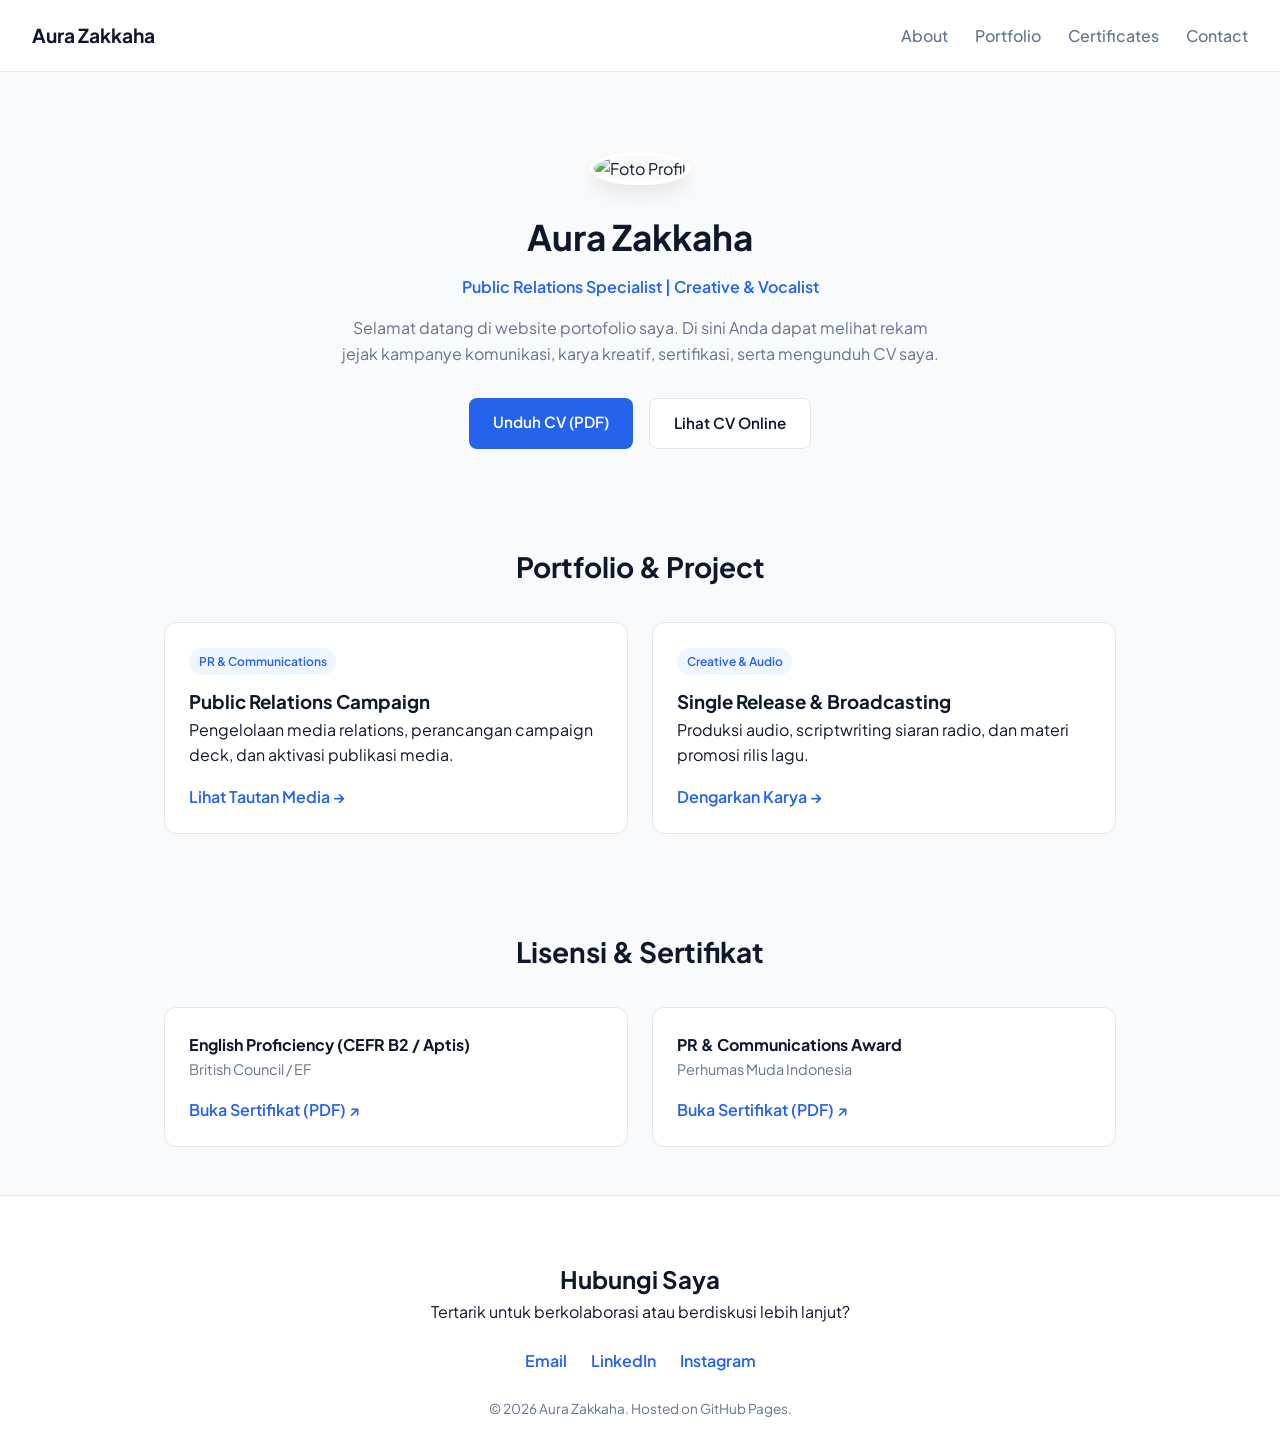
==== index.html @ 193db136 "Add files via upload" ====
<!DOCTYPE html>
<html lang="id">
<head>
  <meta charset="UTF-8" />
  <meta name="viewport" content="width=device-width, initial-scale=1.0" />
  <title>Portfolio & CV</title>
  <link rel="stylesheet" href="style.css" />
  <link href="https://fonts.googleapis.com/css2?family=Plus+Jakarta+Sans:wght@400;500;600;700&display=swap" rel="stylesheet">
</head>
<body>

  <!-- Navigasi -->
  <header class="navbar">
    <div class="logo">Aura Zakkaha</div>
    <nav>
      <a href="#about">About</a>
      <a href="#portfolio">Portfolio</a>
      <a href="#certificates">Certificates</a>
      <a href="#contact">Contact</a>
    </nav>
  </header>

  <!-- Hero / Tentang Saya -->
  <section id="about" class="hero">
    <div class="hero-content">
      <!-- Ganti nama file foto sesuai nama foto kamu di assets/images/ -->
      <img src="assets/images/profile.jpg" alt="Foto Profil" class="avatar" />
      <h1>Aura Zakkaha</h1>
      <p class="subtitle">Public Relations Specialist | Creative & Vocalist</p>
      <p class="bio">
        Selamat datang di website portofolio saya. Di sini Anda dapat melihat rekam jejak kampanye komunikasi, karya kreatif, sertifikasi, serta mengunduh CV saya.
      </p>
      <div class="hero-buttons">
        <!-- Tombol Download & Lihat CV PDF -->
        <a href="assets/docs/cv.pdf" class="btn btn-primary" download>Unduh CV (PDF)</a>
        <a href="assets/docs/cv.pdf" class="btn btn-secondary" target="_blank">Lihat CV Online</a>
      </div>
    </div>
  </section>

  <!-- Bagian Portfolio -->
  <section id="portfolio" class="container">
    <h2 class="section-title">Portfolio & Project</h2>
    <div class="grid">
      
      <!-- Card Project 1 -->
      <article class="card">
        <div class="card-body">
          <span class="badge">PR & Communications</span>
          <h3>Public Relations Campaign</h3>
          <p>Pengelolaan media relations, perancangan campaign deck, dan aktivasi publikasi media.</p>
          <a href="https://instagram.com" target="_blank" class="card-link">Lihat Tautan Media &rarr;</a>
        </div>
      </article>

      <!-- Card Project 2 -->
      <article class="card">
        <div class="card-body">
          <span class="badge">Creative & Audio</span>
          <h3>Single Release & Broadcasting</h3>
          <p>Produksi audio, scriptwriting siaran radio, dan materi promosi rilis lagu.</p>
          <a href="https://spotify.com" target="_blank" class="card-link">Dengarkan Karya &rarr;</a>
        </div>
      </article>

    </div>
  </section>

  <!-- Bagian Sertifikat -->
  <section id="certificates" class="container">
    <h2 class="section-title">Lisensi & Sertifikat</h2>
    <div class="grid">
      
      <!-- Sertifikat 1 -->
      <div class="cert-card">
        <h4>English Proficiency (CEFR B2 / Aptis)</h4>
        <p class="cert-issuer">British Council / EF</p>
        <!-- Link membuka PDF Sertifikat di tab baru -->
        <a href="assets/docs/cert-english.pdf" class="cert-link" target="_blank">
          Buka Sertifikat (PDF) ↗
        </a>
      </div>

      <!-- Sertifikat 2 -->
      <div class="cert-card">
        <h4>PR & Communications Award</h4>
        <p class="cert-issuer">Perhumas Muda Indonesia</p>
        <a href="assets/docs/cert-pr.pdf" class="cert-link" target="_blank">
          Buka Sertifikat (PDF) ↗
        </a>
      </div>

    </div>
  </section>

  <!-- Footer & Kontak -->
  <footer id="contact" class="footer">
    <h2>Hubungi Saya</h2>
    <p>Tertarik untuk berkolaborasi atau berdiskusi lebih lanjut?</p>
    <div class="social-links">
      <a href="mailto:emailmu@example.com">Email</a>
      <a href="https://linkedin.com" target="_blank">LinkedIn</a>
      <a href="https://instagram.com" target="_blank">Instagram</a>
    </div>
    <p class="copyright">&copy; 2026 Aura Zakkaha. Hosted on GitHub Pages.</p>
  </footer>

</body>
</html>
---- style.css ----
:root {
  --primary: #2563eb;
  --primary-hover: #1d4ed8;
  --bg-color: #f8fafc;
  --card-bg: #ffffff;
  --text-main: #0f172a;
  --text-muted: #64748b;
  --border: #e2e8f0;
}

* {
  margin: 0;
  padding: 0;
  box-sizing: border-box;
}

body {
  font-family: 'Plus Jakarta Sans', -apple-system, sans-serif;
  background-color: var(--bg-color);
  color: var(--text-main);
  line-height: 1.6;
}

.navbar {
  display: flex;
  justify-content: space-between;
  align-items: center;
  padding: 1.25rem 2rem;
  background: rgba(255, 255, 255, 0.9);
  backdrop-filter: blur(8px);
  position: sticky;
  top: 0;
  border-bottom: 1px solid var(--border);
}

.logo {
  font-weight: 700;
  font-size: 1.2rem;
}

.navbar nav a {
  text-decoration: none;
  color: var(--text-muted);
  margin-left: 1.5rem;
  font-weight: 500;
}

.navbar nav a:hover {
  color: var(--primary);
}

.hero {
  display: flex;
  justify-content: center;
  text-align: center;
  padding: 5rem 1.5rem 3rem;
}

.hero-content {
  max-width: 600px;
}

.avatar {
  width: 130px;
  height: 130px;
  border-radius: 50%;
  object-fit: cover;
  border: 4px solid #fff;
  box-shadow: 0 10px 20px rgba(0,0,0,0.08);
  margin-bottom: 1.5rem;
}

.hero h1 {
  font-size: 2.2rem;
  margin-bottom: 0.5rem;
}

.subtitle {
  color: var(--primary);
  font-weight: 600;
  margin-bottom: 1rem;
}

.bio {
  color: var(--text-muted);
  margin-bottom: 2rem;
}

.hero-buttons {
  display: flex;
  gap: 1rem;
  justify-content: center;
}

.btn {
  padding: 0.75rem 1.5rem;
  border-radius: 8px;
  text-decoration: none;
  font-weight: 600;
  font-size: 0.95rem;
}

.btn-primary {
  background: var(--primary);
  color: #fff;
}

.btn-secondary {
  background: #fff;
  border: 1px solid var(--border);
  color: var(--text-main);
}

.container {
  max-width: 1000px;
  margin: 0 auto;
  padding: 3rem 1.5rem;
}

.section-title {
  text-align: center;
  margin-bottom: 2rem;
  font-size: 1.75rem;
}

.grid {
  display: grid;
  grid-template-columns: repeat(auto-fit, minmax(280px, 1fr));
  gap: 1.5rem;
}

.card, .cert-card {
  background: var(--card-bg);
  border-radius: 12px;
  border: 1px solid var(--border);
  padding: 1.5rem;
}

.badge {
  display: inline-block;
  padding: 0.25rem 0.6rem;
  background: #eff6ff;
  color: var(--primary);
  border-radius: 999px;
  font-size: 0.75rem;
  font-weight: 600;
  margin-bottom: 0.75rem;
}

.card-link, .cert-link {
  color: var(--primary);
  text-decoration: none;
  font-weight: 600;
  display: inline-block;
  margin-top: 1rem;
}

.cert-issuer {
  color: var(--text-muted);
  font-size: 0.9rem;
}

.footer {
  text-align: center;
  padding: 4rem 1.5rem 2rem;
  background: #fff;
  border-top: 1px solid var(--border);
}

.social-links {
  margin: 1.5rem 0;
  display: flex;
  justify-content: center;
  gap: 1.5rem;
}

.social-links a {
  color: var(--primary);
  text-decoration: none;
  font-weight: 600;
}

.copyright {
  color: var(--text-muted);
  font-size: 0.85rem;
}
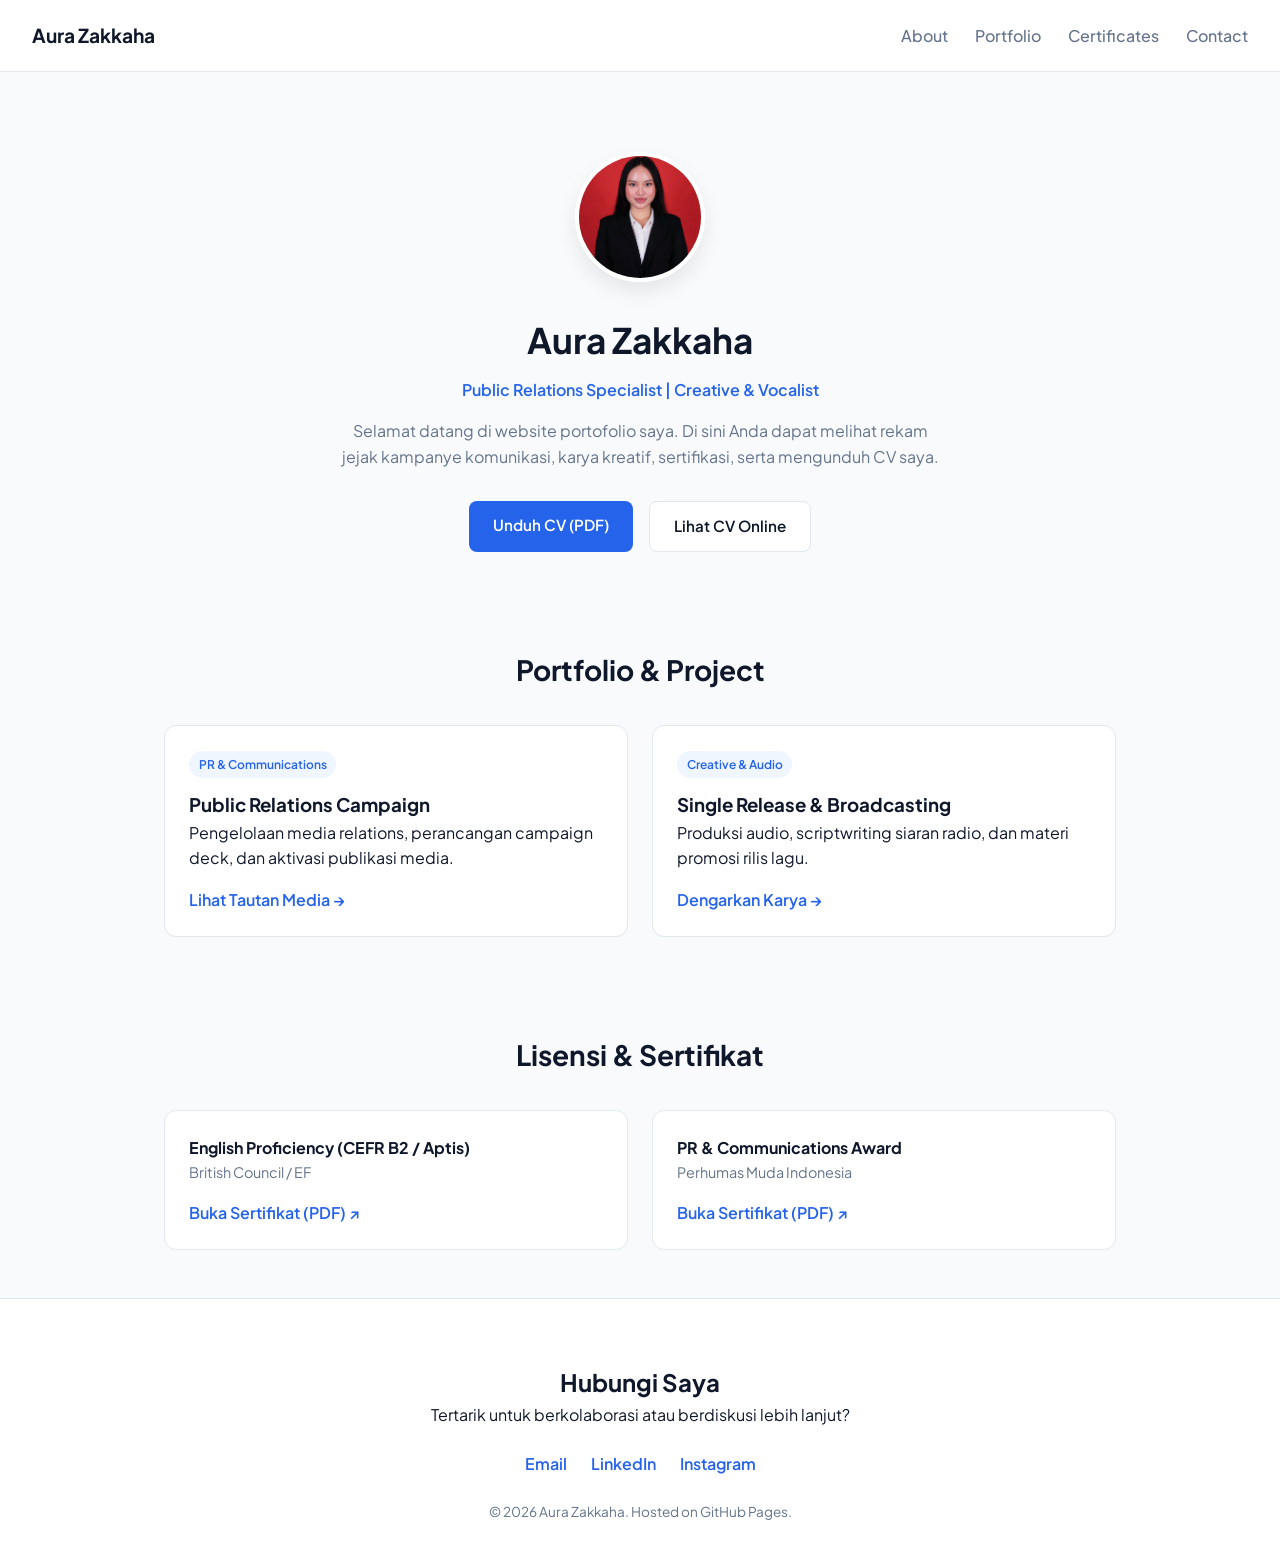
==== commit c697c0f9: "Update index.html" ====
--- a/index.html
+++ b/index.html
@@ -3,7 +3,7 @@
 <head>
   <meta charset="UTF-8" />
   <meta name="viewport" content="width=device-width, initial-scale=1.0" />
-  <title>Portfolio & CV</title>
+  <title>Portfolio & CV | Aura Zakkaha</title>
   <link rel="stylesheet" href="style.css" />
   <link href="https://fonts.googleapis.com/css2?family=Plus+Jakarta+Sans:wght@400;500;600;700&display=swap" rel="stylesheet">
 </head>
@@ -23,17 +23,17 @@
   <!-- Hero / Tentang Saya -->
   <section id="about" class="hero">
     <div class="hero-content">
-      <!-- Ganti nama file foto sesuai nama foto kamu di assets/images/ -->
-      <img src="assets/images/profile.jpg" alt="Foto Profil" class="avatar" />
+      <!-- Path foto langsung ke file di root -->
+      <img src="profile.jpg" alt="Foto Profil Aura Zakkaha" class="avatar" />
       <h1>Aura Zakkaha</h1>
       <p class="subtitle">Public Relations Specialist | Creative & Vocalist</p>
       <p class="bio">
         Selamat datang di website portofolio saya. Di sini Anda dapat melihat rekam jejak kampanye komunikasi, karya kreatif, sertifikasi, serta mengunduh CV saya.
       </p>
       <div class="hero-buttons">
-        <!-- Tombol Download & Lihat CV PDF -->
-        <a href="assets/docs/cv.pdf" class="btn btn-primary" download>Unduh CV (PDF)</a>
-        <a href="assets/docs/cv.pdf" class="btn btn-secondary" target="_blank">Lihat CV Online</a>
+        <!-- Path PDF CV langsung ke file di root -->
+        <a href="cv.pdf" class="btn btn-primary" download="Aura_Zakkaha_CV.pdf">Unduh CV (PDF)</a>
+        <a href="cv.pdf" class="btn btn-secondary" target="_blank" rel="noopener noreferrer">Lihat CV Online</a>
       </div>
     </div>
   </section>
@@ -49,7 +49,7 @@
           <span class="badge">PR & Communications</span>
           <h3>Public Relations Campaign</h3>
           <p>Pengelolaan media relations, perancangan campaign deck, dan aktivasi publikasi media.</p>
-          <a href="https://instagram.com" target="_blank" class="card-link">Lihat Tautan Media &rarr;</a>
+          <a href="https://instagram.com" target="_blank" rel="noopener noreferrer" class="card-link">Lihat Tautan Media &rarr;</a>
         </div>
       </article>
 
@@ -59,7 +59,7 @@
           <span class="badge">Creative & Audio</span>
           <h3>Single Release & Broadcasting</h3>
           <p>Produksi audio, scriptwriting siaran radio, dan materi promosi rilis lagu.</p>
-          <a href="https://spotify.com" target="_blank" class="card-link">Dengarkan Karya &rarr;</a>
+          <a href="https://spotify.com" target="_blank" rel="noopener noreferrer" class="card-link">Dengarkan Karya &rarr;</a>
         </div>
       </article>
 
@@ -75,8 +75,7 @@
       <div class="cert-card">
         <h4>English Proficiency (CEFR B2 / Aptis)</h4>
         <p class="cert-issuer">British Council / EF</p>
-        <!-- Link membuka PDF Sertifikat di tab baru -->
-        <a href="assets/docs/cert-english.pdf" class="cert-link" target="_blank">
+        <a href="cert-english.pdf" class="cert-link" target="_blank" rel="noopener noreferrer">
           Buka Sertifikat (PDF) ↗
         </a>
       </div>
@@ -85,7 +84,7 @@
       <div class="cert-card">
         <h4>PR & Communications Award</h4>
         <p class="cert-issuer">Perhumas Muda Indonesia</p>
-        <a href="assets/docs/cert-pr.pdf" class="cert-link" target="_blank">
+        <a href="cert-pr.pdf" class="cert-link" target="_blank" rel="noopener noreferrer">
           Buka Sertifikat (PDF) ↗
         </a>
       </div>
@@ -99,11 +98,11 @@
     <p>Tertarik untuk berkolaborasi atau berdiskusi lebih lanjut?</p>
     <div class="social-links">
       <a href="mailto:emailmu@example.com">Email</a>
-      <a href="https://linkedin.com" target="_blank">LinkedIn</a>
-      <a href="https://instagram.com" target="_blank">Instagram</a>
+      <a href="https://linkedin.com" target="_blank" rel="noopener noreferrer">LinkedIn</a>
+      <a href="https://instagram.com" target="_blank" rel="noopener noreferrer">Instagram</a>
     </div>
     <p class="copyright">&copy; 2026 Aura Zakkaha. Hosted on GitHub Pages.</p>
   </footer>
 
 </body>
-</html>+</html>
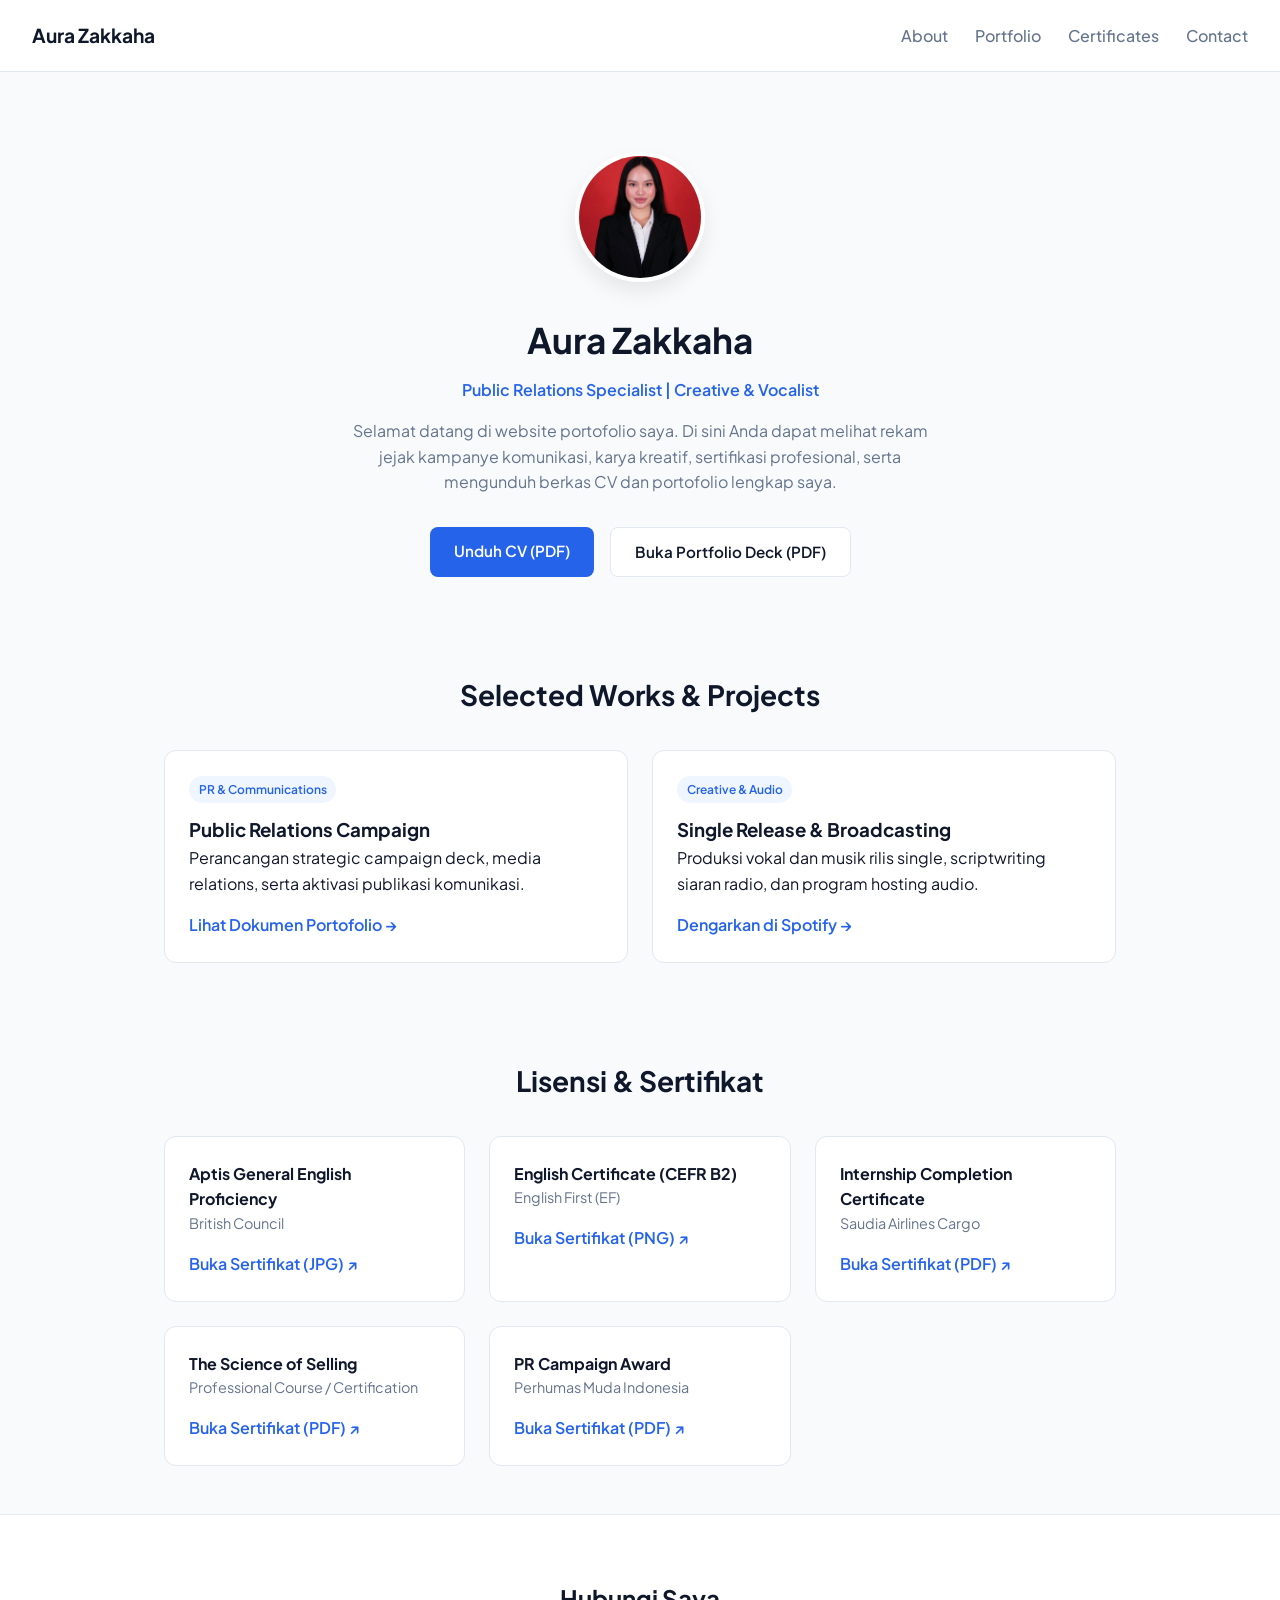
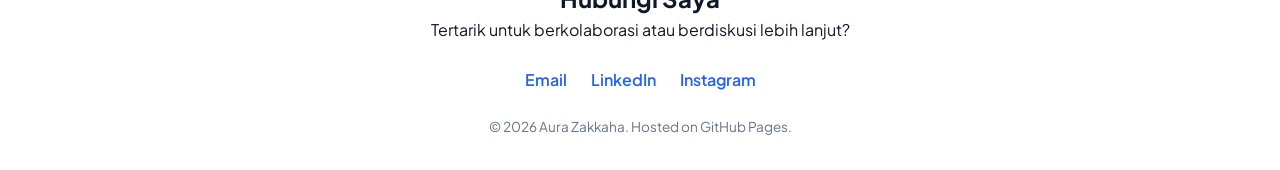
==== commit 2eead439: "Update index.html" ====
--- a/index.html
+++ b/index.html
@@ -23,24 +23,22 @@
   <!-- Hero / Tentang Saya -->
   <section id="about" class="hero">
     <div class="hero-content">
-      <!-- Path foto langsung ke file di root -->
       <img src="profile.jpg" alt="Foto Profil Aura Zakkaha" class="avatar" />
       <h1>Aura Zakkaha</h1>
       <p class="subtitle">Public Relations Specialist | Creative & Vocalist</p>
       <p class="bio">
-        Selamat datang di website portofolio saya. Di sini Anda dapat melihat rekam jejak kampanye komunikasi, karya kreatif, sertifikasi, serta mengunduh CV saya.
+        Selamat datang di website portofolio saya. Di sini Anda dapat melihat rekam jejak kampanye komunikasi, karya kreatif, sertifikasi profesional, serta mengunduh berkas CV dan portofolio lengkap saya.
       </p>
       <div class="hero-buttons">
-        <!-- Path PDF CV langsung ke file di root -->
         <a href="cv.pdf" class="btn btn-primary" download="Aura_Zakkaha_CV.pdf">Unduh CV (PDF)</a>
-        <a href="cv.pdf" class="btn btn-secondary" target="_blank" rel="noopener noreferrer">Lihat CV Online</a>
+        <a href="portfolio-aura.pdf" class="btn btn-secondary" target="_blank" rel="noopener noreferrer">Buka Portfolio Deck (PDF)</a>
       </div>
     </div>
   </section>
 
   <!-- Bagian Portfolio -->
   <section id="portfolio" class="container">
-    <h2 class="section-title">Portfolio & Project</h2>
+    <h2 class="section-title">Selected Works & Projects</h2>
     <div class="grid">
       
       <!-- Card Project 1 -->
@@ -48,8 +46,8 @@
         <div class="card-body">
           <span class="badge">PR & Communications</span>
           <h3>Public Relations Campaign</h3>
-          <p>Pengelolaan media relations, perancangan campaign deck, dan aktivasi publikasi media.</p>
-          <a href="https://instagram.com" target="_blank" rel="noopener noreferrer" class="card-link">Lihat Tautan Media &rarr;</a>
+          <p>Perancangan strategic campaign deck, media relations, serta aktivasi publikasi komunikasi.</p>
+          <a href="portfolio-aura.pdf" target="_blank" rel="noopener noreferrer" class="card-link">Lihat Dokumen Portofolio &rarr;</a>
         </div>
       </article>
 
@@ -58,8 +56,8 @@
         <div class="card-body">
           <span class="badge">Creative & Audio</span>
           <h3>Single Release & Broadcasting</h3>
-          <p>Produksi audio, scriptwriting siaran radio, dan materi promosi rilis lagu.</p>
-          <a href="https://spotify.com" target="_blank" rel="noopener noreferrer" class="card-link">Dengarkan Karya &rarr;</a>
+          <p>Produksi vokal dan musik rilis single, scriptwriting siaran radio, dan program hosting audio.</p>
+          <a href="https://spotify.com" target="_blank" rel="noopener noreferrer" class="card-link">Dengarkan di Spotify &rarr;</a>
         </div>
       </article>
 
@@ -71,18 +69,45 @@
     <h2 class="section-title">Lisensi & Sertifikat</h2>
     <div class="grid">
       
-      <!-- Sertifikat 1 -->
+      <!-- Sertifikat British Council -->
       <div class="cert-card">
-        <h4>English Proficiency (CEFR B2 / Aptis)</h4>
-        <p class="cert-issuer">British Council / EF</p>
-        <a href="cert-english.pdf" class="cert-link" target="_blank" rel="noopener noreferrer">
+        <h4>Aptis General English Proficiency</h4>
+        <p class="cert-issuer">British Council</p>
+        <a href="cert-british-council.jpg" class="cert-link" target="_blank" rel="noopener noreferrer">
+          Buka Sertifikat (JPG) ↗
+        </a>
+      </div>
+
+      <!-- Sertifikat EF -->
+      <div class="cert-card">
+        <h4>English Certificate (CEFR B2)</h4>
+        <p class="cert-issuer">English First (EF)</p>
+        <a href="cert-english-first.png" class="cert-link" target="_blank" rel="noopener noreferrer">
+          Buka Sertifikat (PNG) ↗
+        </a>
+      </div>
+
+      <!-- Sertifikat Magang Saudia Airlines Cargo -->
+      <div class="cert-card">
+        <h4>Internship Completion Certificate</h4>
+        <p class="cert-issuer">Saudia Airlines Cargo</p>
+        <a href="cert-internship.pdf" class="cert-link" target="_blank" rel="noopener noreferrer">
           Buka Sertifikat (PDF) ↗
         </a>
       </div>
 
-      <!-- Sertifikat 2 -->
+      <!-- Sertifikat Sales & Business -->
       <div class="cert-card">
-        <h4>PR & Communications Award</h4>
+        <h4>The Science of Selling</h4>
+        <p class="cert-issuer">Professional Course / Certification</p>
+        <a href="cert-sales.pdf" class="cert-link" target="_blank" rel="noopener noreferrer">
+          Buka Sertifikat (PDF) ↗
+        </a>
+      </div>
+
+      <!-- Sertifikat PR Deck -->
+      <div class="cert-card">
+        <h4>PR Campaign Award</h4>
         <p class="cert-issuer">Perhumas Muda Indonesia</p>
         <a href="cert-pr.pdf" class="cert-link" target="_blank" rel="noopener noreferrer">
           Buka Sertifikat (PDF) ↗
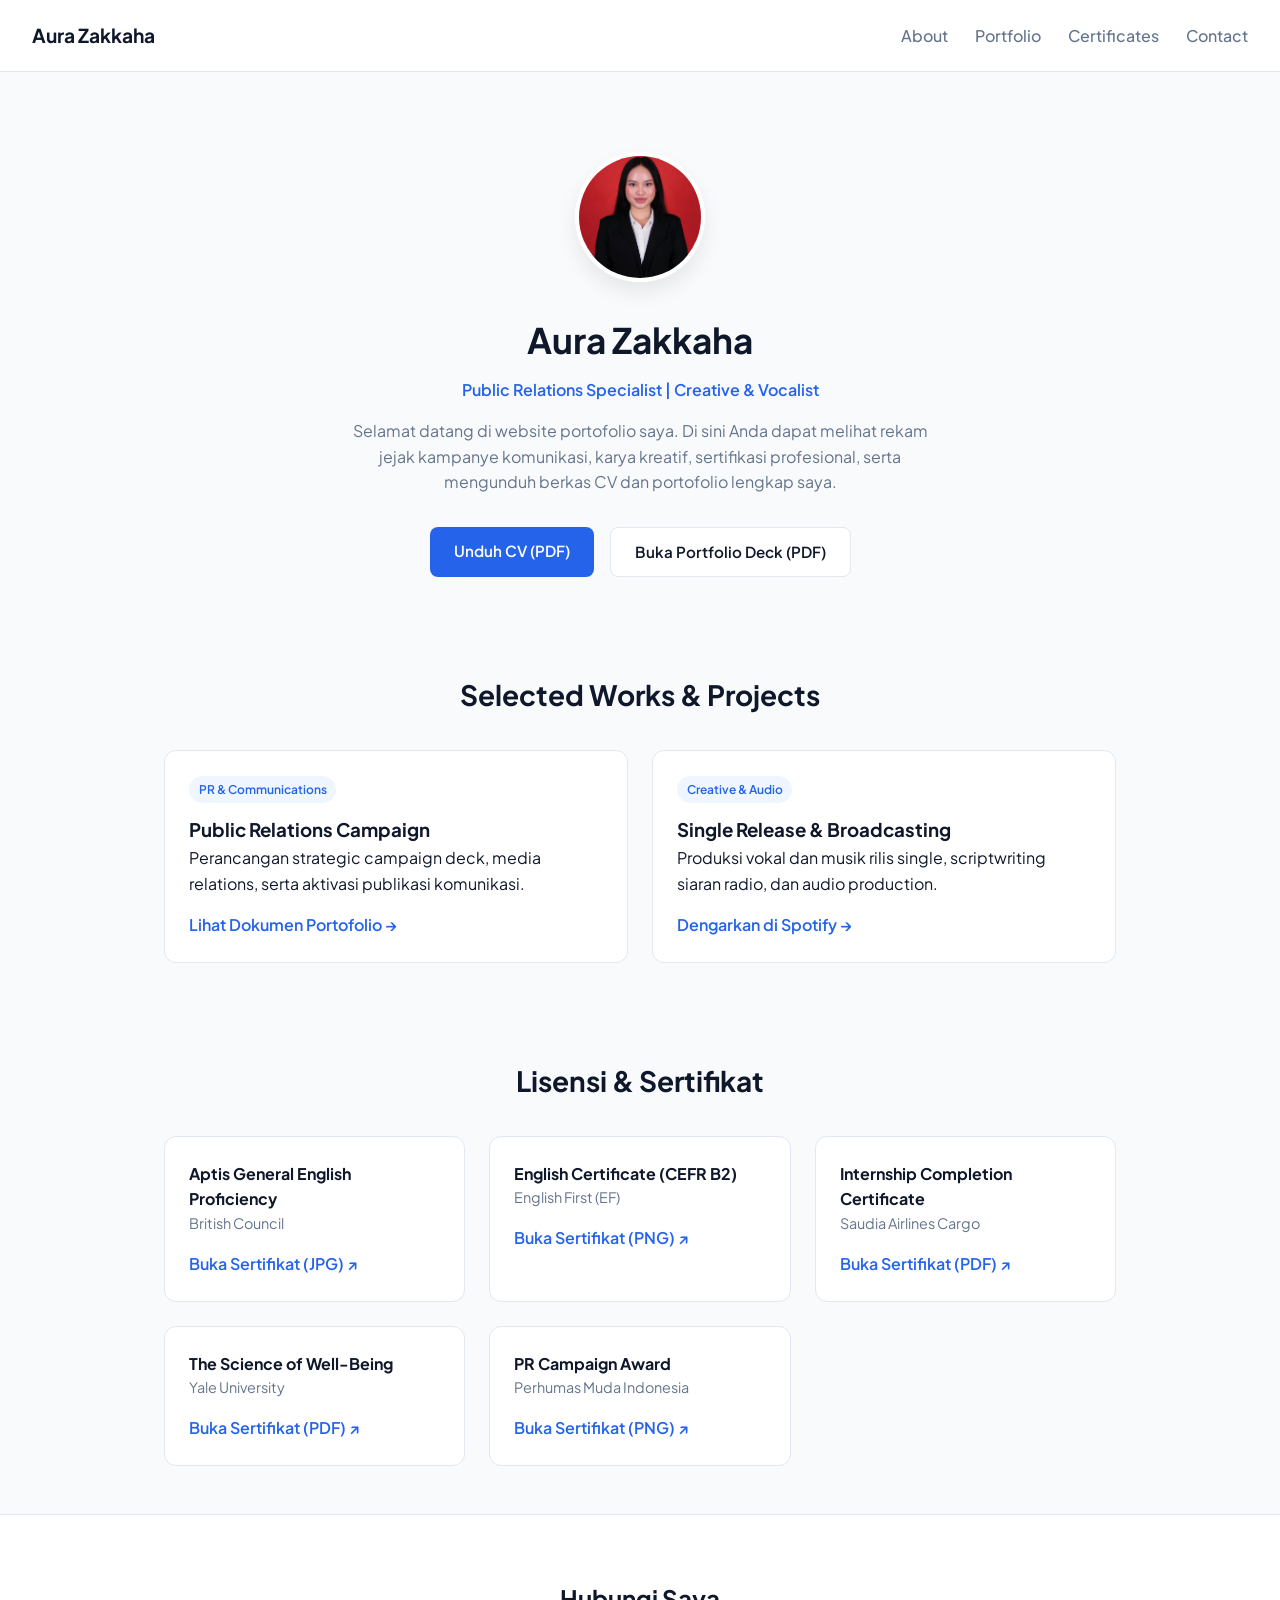
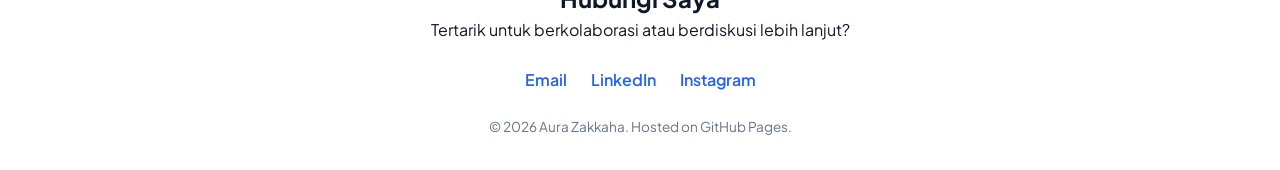
==== commit 72d3cfb0: "Update index.html" ====
--- a/index.html
+++ b/index.html
@@ -20,7 +20,7 @@
     </nav>
   </header>
 
-  <!-- Hero / Tentang Saya -->
+  <!-- Hero / Profil -->
   <section id="about" class="hero">
     <div class="hero-content">
       <img src="profile.jpg" alt="Foto Profil Aura Zakkaha" class="avatar" />
@@ -31,7 +31,7 @@
       </p>
       <div class="hero-buttons">
         <a href="cv.pdf" class="btn btn-primary" download="Aura_Zakkaha_CV.pdf">Unduh CV (PDF)</a>
-        <a href="portfolio-aura.pdf" class="btn btn-secondary" target="_blank" rel="noopener noreferrer">Buka Portfolio Deck (PDF)</a>
+        <a href="portofolio-aura-zakkaha.pdf" class="btn btn-secondary" target="_blank" rel="noopener noreferrer">Buka Portfolio Deck (PDF)</a>
       </div>
     </div>
   </section>
@@ -47,7 +47,7 @@
           <span class="badge">PR & Communications</span>
           <h3>Public Relations Campaign</h3>
           <p>Perancangan strategic campaign deck, media relations, serta aktivasi publikasi komunikasi.</p>
-          <a href="portfolio-aura.pdf" target="_blank" rel="noopener noreferrer" class="card-link">Lihat Dokumen Portofolio &rarr;</a>
+          <a href="portofolio-aura-zakkaha.pdf" target="_blank" rel="noopener noreferrer" class="card-link">Lihat Dokumen Portofolio &rarr;</a>
         </div>
       </article>
 
@@ -56,7 +56,7 @@
         <div class="card-body">
           <span class="badge">Creative & Audio</span>
           <h3>Single Release & Broadcasting</h3>
-          <p>Produksi vokal dan musik rilis single, scriptwriting siaran radio, dan program hosting audio.</p>
+          <p>Produksi vokal dan musik rilis single, scriptwriting siaran radio, dan audio production.</p>
           <a href="https://spotify.com" target="_blank" rel="noopener noreferrer" class="card-link">Dengarkan di Spotify &rarr;</a>
         </div>
       </article>
@@ -69,48 +69,48 @@
     <h2 class="section-title">Lisensi & Sertifikat</h2>
     <div class="grid">
       
-      <!-- Sertifikat British Council -->
+      <!-- 1. British Council -->
       <div class="cert-card">
         <h4>Aptis General English Proficiency</h4>
         <p class="cert-issuer">British Council</p>
-        <a href="cert-british-council.jpg" class="cert-link" target="_blank" rel="noopener noreferrer">
+        <a href="certificate-britishcouncil.jpg" class="cert-link" target="_blank" rel="noopener noreferrer">
           Buka Sertifikat (JPG) ↗
         </a>
       </div>
 
-      <!-- Sertifikat EF -->
+      <!-- 2. English First (EF) -->
       <div class="cert-card">
         <h4>English Certificate (CEFR B2)</h4>
         <p class="cert-issuer">English First (EF)</p>
-        <a href="cert-english-first.png" class="cert-link" target="_blank" rel="noopener noreferrer">
+        <a href="certificate-english-first.png" class="cert-link" target="_blank" rel="noopener noreferrer">
           Buka Sertifikat (PNG) ↗
         </a>
       </div>
 
-      <!-- Sertifikat Magang Saudia Airlines Cargo -->
+      <!-- 3. Saudia Airlines Cargo -->
       <div class="cert-card">
         <h4>Internship Completion Certificate</h4>
         <p class="cert-issuer">Saudia Airlines Cargo</p>
-        <a href="cert-internship.pdf" class="cert-link" target="_blank" rel="noopener noreferrer">
+        <a href="certificate-internship.pdf" class="cert-link" target="_blank" rel="noopener noreferrer">
           Buka Sertifikat (PDF) ↗
         </a>
       </div>
 
-      <!-- Sertifikat Sales & Business -->
+      <!-- 4. Yale University -->
       <div class="cert-card">
-        <h4>The Science of Selling</h4>
-        <p class="cert-issuer">Professional Course / Certification</p>
-        <a href="cert-sales.pdf" class="cert-link" target="_blank" rel="noopener noreferrer">
+        <h4>The Science of Well-Being</h4>
+        <p class="cert-issuer">Yale University</p>
+        <a href="certificate-yale-well-being.pdf" class="cert-link" target="_blank" rel="noopener noreferrer">
           Buka Sertifikat (PDF) ↗
         </a>
       </div>
 
-      <!-- Sertifikat PR Deck -->
+      <!-- 5. PR Award -->
       <div class="cert-card">
         <h4>PR Campaign Award</h4>
         <p class="cert-issuer">Perhumas Muda Indonesia</p>
-        <a href="cert-pr.pdf" class="cert-link" target="_blank" rel="noopener noreferrer">
-          Buka Sertifikat (PDF) ↗
+        <a href="certificate-pr.png" class="cert-link" target="_blank" rel="noopener noreferrer">
+          Buka Sertifikat (PNG) ↗
         </a>
       </div>
 
@@ -122,7 +122,8 @@
     <h2>Hubungi Saya</h2>
     <p>Tertarik untuk berkolaborasi atau berdiskusi lebih lanjut?</p>
     <div class="social-links">
-      <a href="mailto:emailmu@example.com">Email</a>
+      <!-- Ganti alamat email ini dengan email aslimu -->
+      <a href="mailto:emailaslimu@gmail.com">Email</a>
       <a href="https://linkedin.com" target="_blank" rel="noopener noreferrer">LinkedIn</a>
       <a href="https://instagram.com" target="_blank" rel="noopener noreferrer">Instagram</a>
     </div>
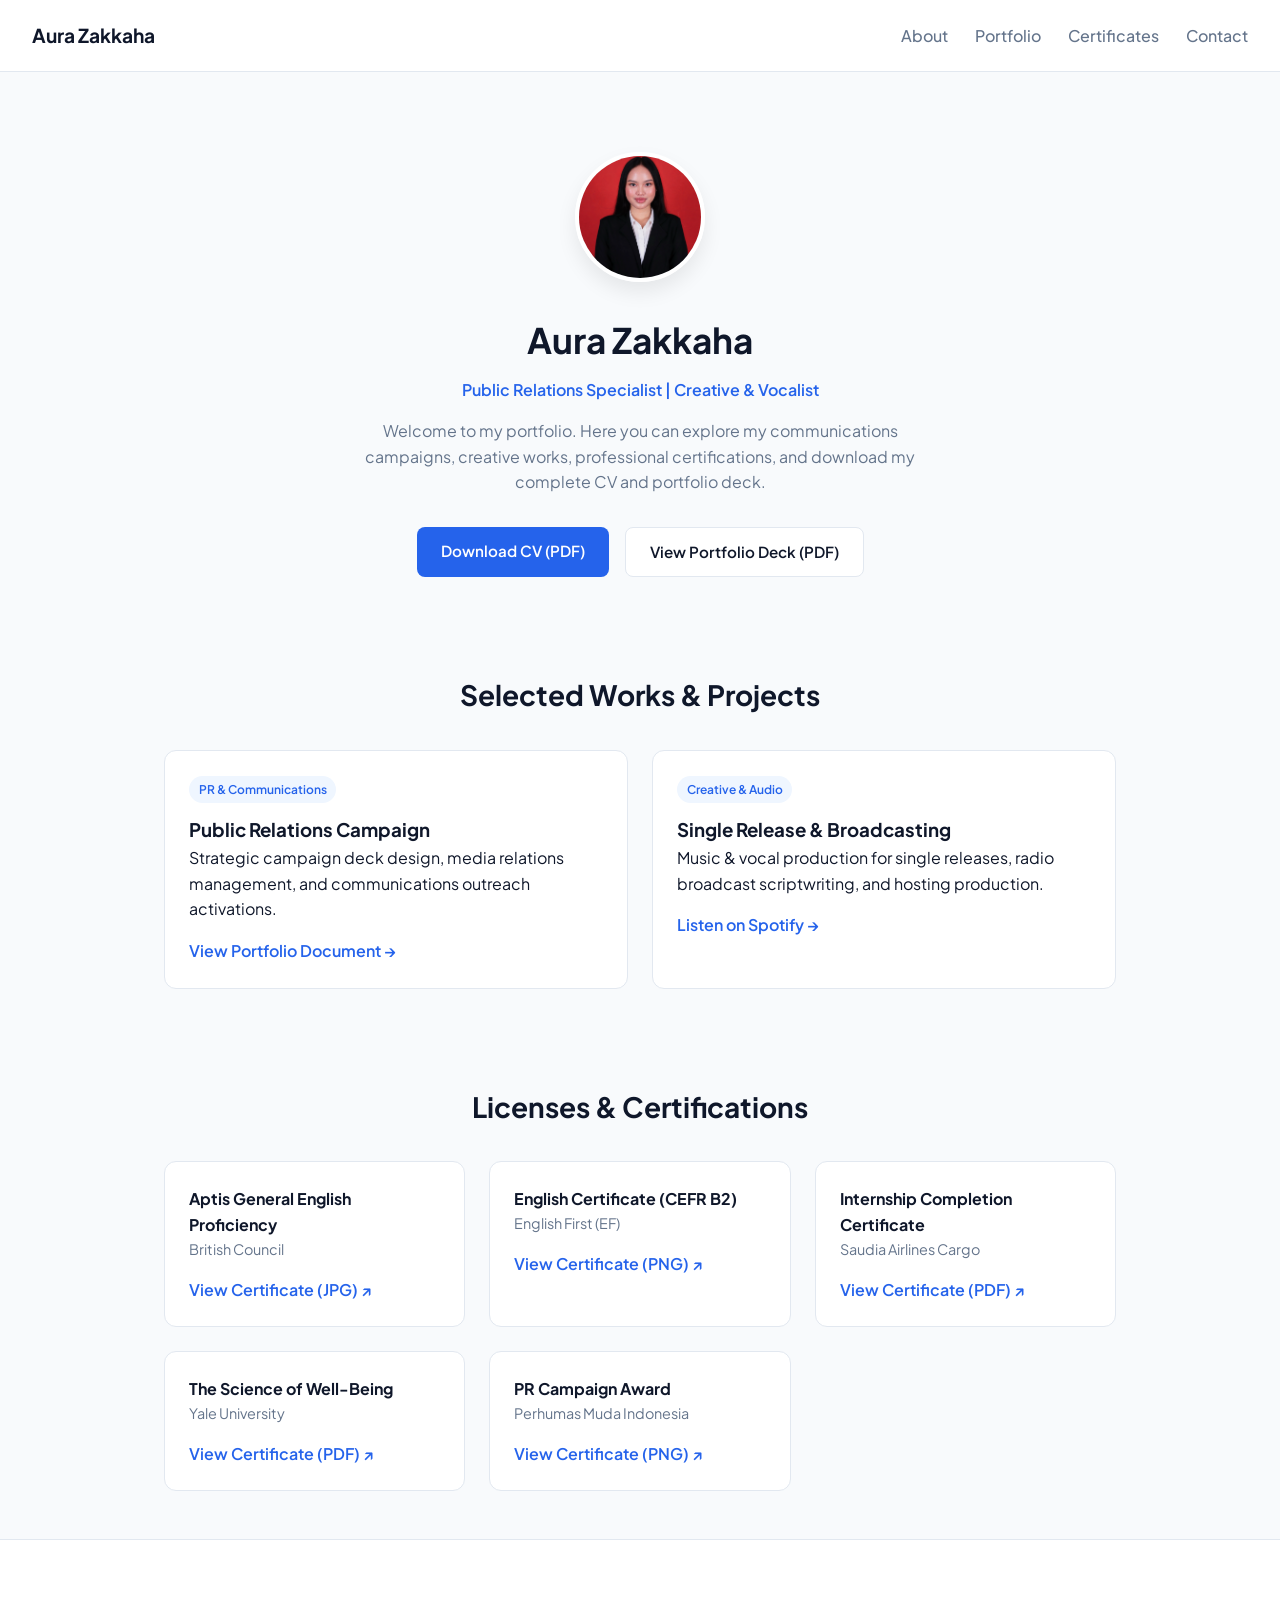
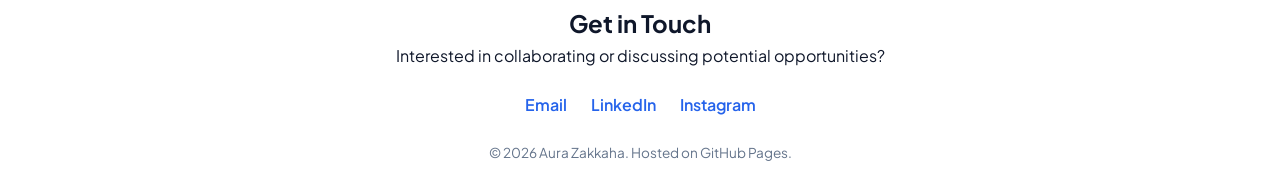
==== commit 0eb3f11d: "Update index.html" ====
--- a/index.html
+++ b/index.html
@@ -1,5 +1,5 @@
 <!DOCTYPE html>
-<html lang="id">
+<html lang="en">
 <head>
   <meta charset="UTF-8" />
   <meta name="viewport" content="width=device-width, initial-scale=1.0" />
@@ -9,7 +9,7 @@
 </head>
 <body>
 
-  <!-- Navigasi -->
+  <!-- Navigation -->
   <header class="navbar">
     <div class="logo">Aura Zakkaha</div>
     <nav>
@@ -20,53 +20,53 @@
     </nav>
   </header>
 
-  <!-- Hero / Profil -->
+  <!-- Hero / About Section -->
   <section id="about" class="hero">
     <div class="hero-content">
-      <img src="profile.jpg" alt="Foto Profil Aura Zakkaha" class="avatar" />
+      <img src="profile.jpg" alt="Aura Zakkaha Profile Picture" class="avatar" />
       <h1>Aura Zakkaha</h1>
       <p class="subtitle">Public Relations Specialist | Creative & Vocalist</p>
       <p class="bio">
-        Selamat datang di website portofolio saya. Di sini Anda dapat melihat rekam jejak kampanye komunikasi, karya kreatif, sertifikasi profesional, serta mengunduh berkas CV dan portofolio lengkap saya.
+        Welcome to my portfolio. Here you can explore my communications campaigns, creative works, professional certifications, and download my complete CV and portfolio deck.
       </p>
       <div class="hero-buttons">
-        <a href="cv.pdf" class="btn btn-primary" download="Aura_Zakkaha_CV.pdf">Unduh CV (PDF)</a>
-        <a href="portofolio-aura-zakkaha.pdf" class="btn btn-secondary" target="_blank" rel="noopener noreferrer">Buka Portfolio Deck (PDF)</a>
+        <a href="cv.pdf" class="btn btn-primary" download="Aura_Zakkaha_CV.pdf">Download CV (PDF)</a>
+        <a href="portofolio-aura-zakkaha.pdf" class="btn btn-secondary" target="_blank" rel="noopener noreferrer">View Portfolio Deck (PDF)</a>
       </div>
     </div>
   </section>
 
-  <!-- Bagian Portfolio -->
+  <!-- Portfolio Section -->
   <section id="portfolio" class="container">
     <h2 class="section-title">Selected Works & Projects</h2>
     <div class="grid">
       
-      <!-- Card Project 1 -->
+      <!-- Project Card 1 -->
       <article class="card">
         <div class="card-body">
           <span class="badge">PR & Communications</span>
           <h3>Public Relations Campaign</h3>
-          <p>Perancangan strategic campaign deck, media relations, serta aktivasi publikasi komunikasi.</p>
-          <a href="portofolio-aura-zakkaha.pdf" target="_blank" rel="noopener noreferrer" class="card-link">Lihat Dokumen Portofolio &rarr;</a>
+          <p>Strategic campaign deck design, media relations management, and communications outreach activations.</p>
+          <a href="portofolio-aura-zakkaha.pdf" target="_blank" rel="noopener noreferrer" class="card-link">View Portfolio Document &rarr;</a>
         </div>
       </article>
 
-      <!-- Card Project 2 -->
+      <!-- Project Card 2 -->
       <article class="card">
         <div class="card-body">
           <span class="badge">Creative & Audio</span>
           <h3>Single Release & Broadcasting</h3>
-          <p>Produksi vokal dan musik rilis single, scriptwriting siaran radio, dan audio production.</p>
-          <a href="https://spotify.com" target="_blank" rel="noopener noreferrer" class="card-link">Dengarkan di Spotify &rarr;</a>
+          <p>Music & vocal production for single releases, radio broadcast scriptwriting, and hosting production.</p>
+          <a href="https://spotify.com" target="_blank" rel="noopener noreferrer" class="card-link">Listen on Spotify &rarr;</a>
         </div>
       </article>
 
     </div>
   </section>
 
-  <!-- Bagian Sertifikat -->
+  <!-- Certificates Section -->
   <section id="certificates" class="container">
-    <h2 class="section-title">Lisensi & Sertifikat</h2>
+    <h2 class="section-title">Licenses & Certifications</h2>
     <div class="grid">
       
       <!-- 1. British Council -->
@@ -74,7 +74,7 @@
         <h4>Aptis General English Proficiency</h4>
         <p class="cert-issuer">British Council</p>
         <a href="certificate-britishcouncil.jpg" class="cert-link" target="_blank" rel="noopener noreferrer">
-          Buka Sertifikat (JPG) ↗
+          View Certificate (JPG) ↗
         </a>
       </div>
 
@@ -83,7 +83,7 @@
         <h4>English Certificate (CEFR B2)</h4>
         <p class="cert-issuer">English First (EF)</p>
         <a href="certificate-english-first.png" class="cert-link" target="_blank" rel="noopener noreferrer">
-          Buka Sertifikat (PNG) ↗
+          View Certificate (PNG) ↗
         </a>
       </div>
 
@@ -92,7 +92,7 @@
         <h4>Internship Completion Certificate</h4>
         <p class="cert-issuer">Saudia Airlines Cargo</p>
         <a href="certificate-internship.pdf" class="cert-link" target="_blank" rel="noopener noreferrer">
-          Buka Sertifikat (PDF) ↗
+          View Certificate (PDF) ↗
         </a>
       </div>
 
@@ -101,7 +101,7 @@
         <h4>The Science of Well-Being</h4>
         <p class="cert-issuer">Yale University</p>
         <a href="certificate-yale-well-being.pdf" class="cert-link" target="_blank" rel="noopener noreferrer">
-          Buka Sertifikat (PDF) ↗
+          View Certificate (PDF) ↗
         </a>
       </div>
 
@@ -110,19 +110,19 @@
         <h4>PR Campaign Award</h4>
         <p class="cert-issuer">Perhumas Muda Indonesia</p>
         <a href="certificate-pr.png" class="cert-link" target="_blank" rel="noopener noreferrer">
-          Buka Sertifikat (PNG) ↗
+          View Certificate (PNG) ↗
         </a>
       </div>
 
     </div>
   </section>
 
-  <!-- Footer & Kontak -->
+  <!-- Footer & Contact Section -->
   <footer id="contact" class="footer">
-    <h2>Hubungi Saya</h2>
-    <p>Tertarik untuk berkolaborasi atau berdiskusi lebih lanjut?</p>
+    <h2>Get in Touch</h2>
+    <p>Interested in collaborating or discussing potential opportunities?</p>
     <div class="social-links">
-      <!-- Ganti alamat email ini dengan email aslimu -->
+      <!-- Ganti dengan email pribadimu -->
       <a href="mailto:emailaslimu@gmail.com">Email</a>
       <a href="https://linkedin.com" target="_blank" rel="noopener noreferrer">LinkedIn</a>
       <a href="https://instagram.com" target="_blank" rel="noopener noreferrer">Instagram</a>
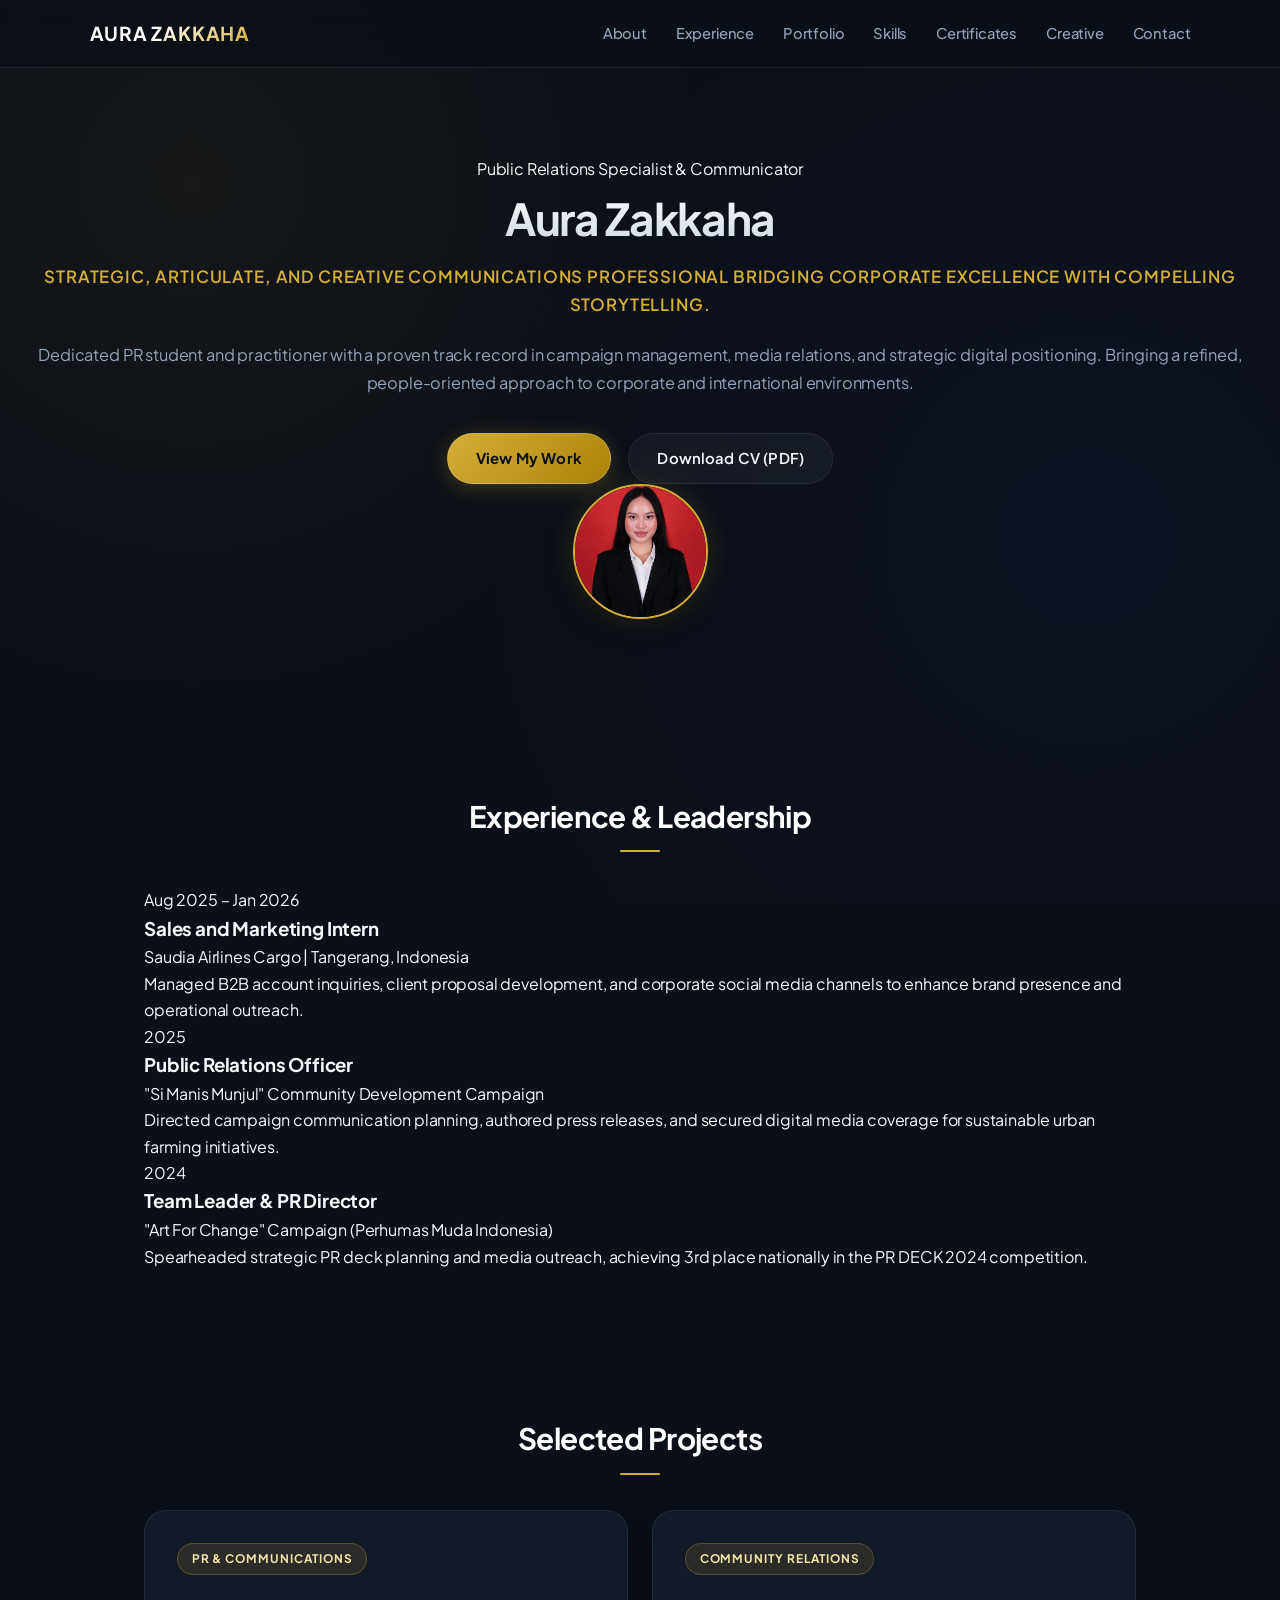
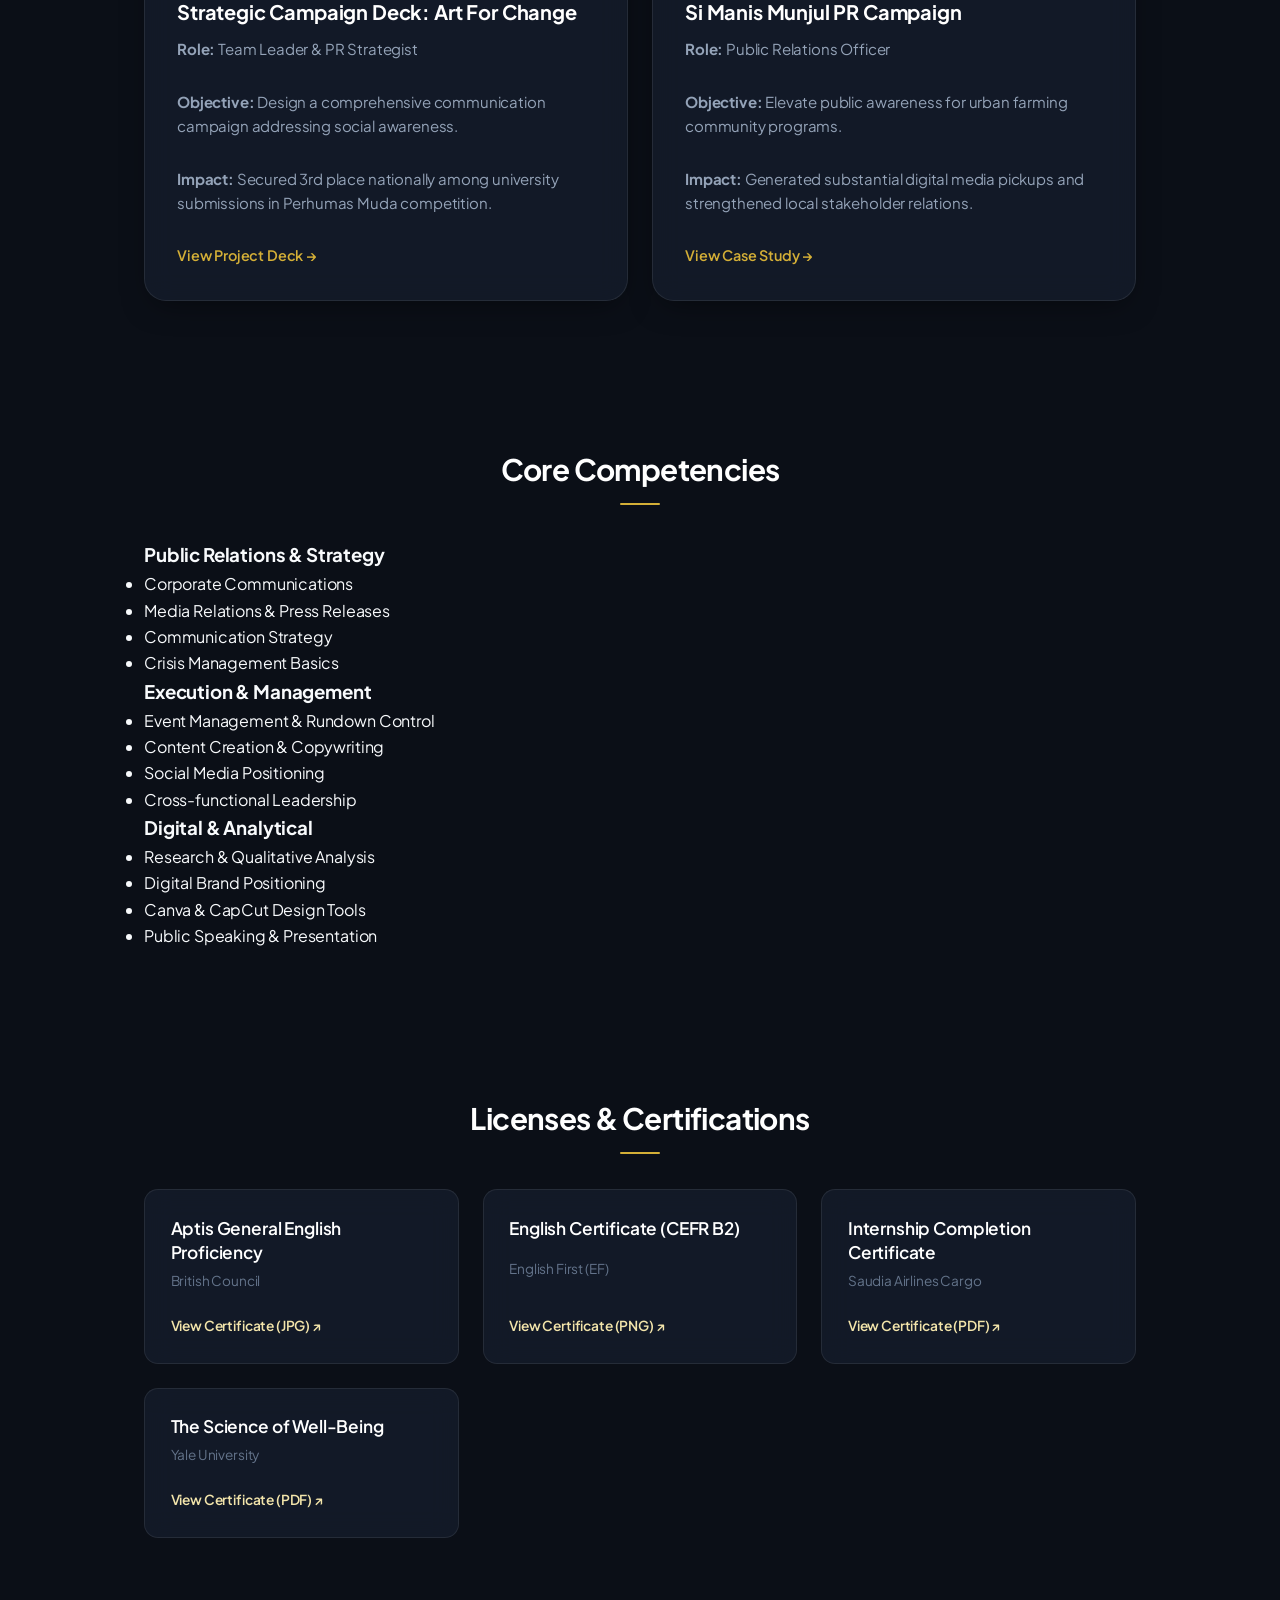
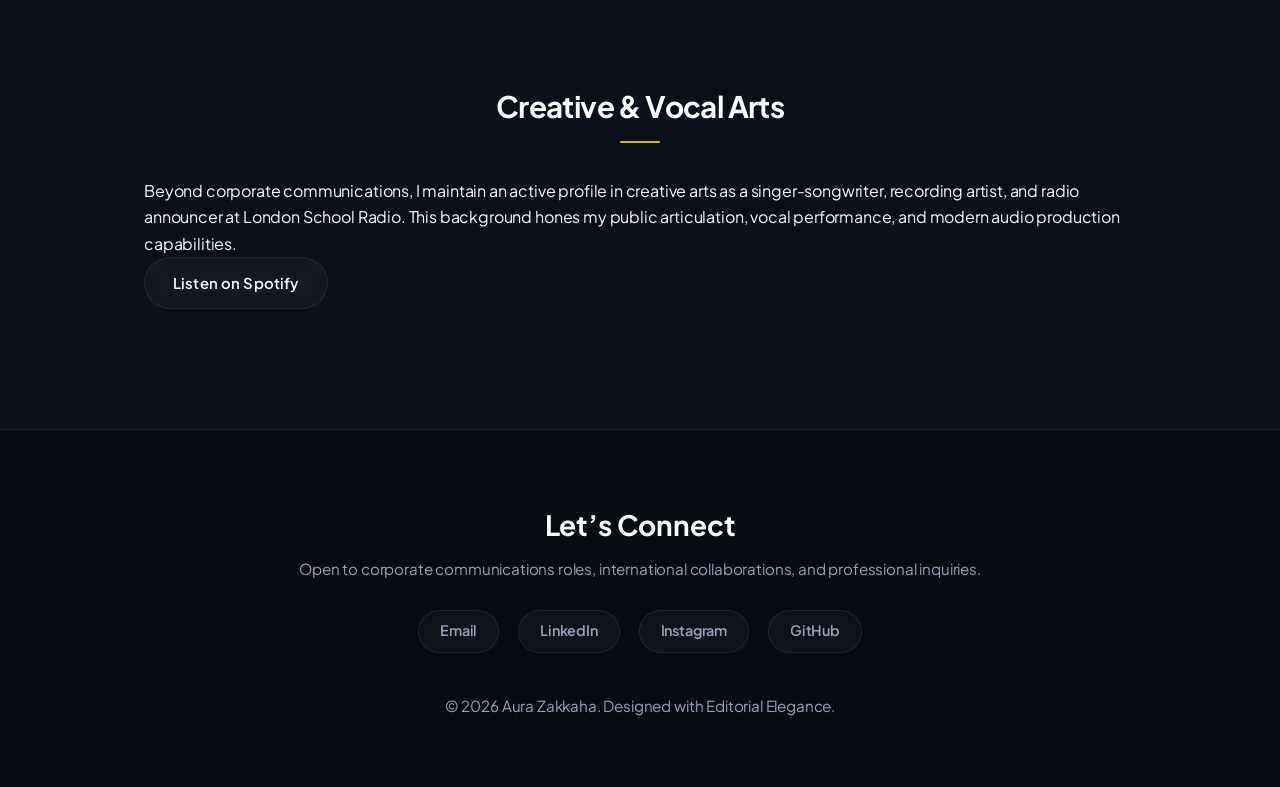
==== commit 03d816c1: "Update index.html" ====
--- a/index.html
+++ b/index.html
@@ -1,133 +1,199 @@
 <!DOCTYPE html>
-<html lang="en">
+<html lang="id">
 <head>
   <meta charset="UTF-8" />
   <meta name="viewport" content="width=device-width, initial-scale=1.0" />
-  <title>Portfolio & CV | Aura Zakkaha</title>
+  <title>Aura Zakkaha | Public Relations & Communications Portfolio</title>
   <link rel="stylesheet" href="style.css" />
-  <link href="https://fonts.googleapis.com/css2?family=Plus+Jakarta+Sans:wght@400;500;600;700&display=swap" rel="stylesheet">
+  <!-- Google Fonts: Playfair Display & Plus Jakarta Sans -->
+  <link rel="preconnect" href="https://fonts.googleapis.com">
+  <link rel="preconnect" href="https://fonts.gstatic.com" crossorigin>
+  <link href="https://fonts.googleapis.com/css2?family=Playfair+Display:ital,wght@0,400;0,600;0,700;1,400&family=Plus+Jakarta+Sans:wght@300;400;500;600&display=swap" rel="stylesheet">
 </head>
 <body>
 
-  <!-- Navigation -->
+  <!-- Navigasi -->
   <header class="navbar">
     <div class="logo">Aura Zakkaha</div>
     <nav>
       <a href="#about">About</a>
+      <a href="#experience">Experience</a>
       <a href="#portfolio">Portfolio</a>
+      <a href="#skills">Skills</a>
       <a href="#certificates">Certificates</a>
+      <a href="#creative">Creative</a>
       <a href="#contact">Contact</a>
     </nav>
   </header>
 
-  <!-- Hero / About Section -->
+  <!-- Hero Section -->
   <section id="about" class="hero">
-    <div class="hero-content">
-      <img src="profile.jpg" alt="Aura Zakkaha Profile Picture" class="avatar" />
-      <h1>Aura Zakkaha</h1>
-      <p class="subtitle">Public Relations Specialist | Creative & Vocalist</p>
-      <p class="bio">
-        Welcome to my portfolio. Here you can explore my communications campaigns, creative works, professional certifications, and download my complete CV and portfolio deck.
-      </p>
-      <div class="hero-buttons">
-        <a href="cv.pdf" class="btn btn-primary" download="Aura_Zakkaha_CV.pdf">Download CV (PDF)</a>
-        <a href="portofolio-aura-zakkaha.pdf" class="btn btn-secondary" target="_blank" rel="noopener noreferrer">View Portfolio Deck (PDF)</a>
-      </div>
-    </div>
-  </section>
-
-  <!-- Portfolio Section -->
-  <section id="portfolio" class="container">
-    <h2 class="section-title">Selected Works & Projects</h2>
+    <div class="hero-container">
+      <div class="hero-text">
+        <span class="hero-tag">Public Relations Specialist & Communicator</span>
+        <h1>Aura Zakkaha</h1>
+        <p class="subtitle">Strategic, articulate, and creative communications professional bridging corporate excellence with compelling storytelling.</p>
+        <p class="bio">
+          Dedicated PR student and practitioner with a proven track record in campaign management, media relations, and strategic digital positioning. Bringing a refined, people-oriented approach to corporate and international environments.
+        </p>
+        <div class="hero-buttons">
+          <a href="#portfolio" class="btn btn-primary">View My Work</a>
+          <a href="cv.pdf" class="btn btn-secondary" download="Aura_Zakkaha_CV.pdf">Download CV (PDF)</a>
+        </div>
+      </div>
+      <div class="hero-image-wrapper">
+        <img src="profile.jpg" alt="Aura Zakkaha Professional Portrait" class="avatar" />
+      </div>
+    </div>
+  </section>
+
+  <!-- Experience & Internships Section -->
+  <section id="experience" class="container">
+    <h2 class="section-title">Experience & Leadership</h2>
+    <div class="timeline">
+      
+      <div class="timeline-item">
+        <span class="timeline-date">Aug 2025 – Jan 2026</span>
+        <h3>Sales and Marketing Intern</h3>
+        <p class="timeline-org">Saudia Airlines Cargo | Tangerang, Indonesia</p>
+        <p class="timeline-desc">Managed B2B account inquiries, client proposal development, and corporate social media channels to enhance brand presence and operational outreach.</p>
+      </div>
+
+      <div class="timeline-item">
+        <span class="timeline-date">2025</span>
+        <h3>Public Relations Officer</h3>
+        <p class="timeline-org">"Si Manis Munjul" Community Development Campaign</p>
+        <p class="timeline-desc">Directed campaign communication planning, authored press releases, and secured digital media coverage for sustainable urban farming initiatives.</p>
+      </div>
+
+      <div class="timeline-item">
+        <span class="timeline-date">2024</span>
+        <h3>Team Leader & PR Director</h3>
+        <p class="timeline-org">"Art For Change" Campaign (Perhumas Muda Indonesia)</p>
+        <p class="timeline-desc">Spearheaded strategic PR deck planning and media outreach, achieving 3rd place nationally in the PR DECK 2024 competition.</p>
+      </div>
+
+    </div>
+  </section>
+
+  <!-- Selected Projects / Portfolio Section -->
+  <section id="portfolio" class="container bg-surface">
+    <h2 class="section-title">Selected Projects</h2>
     <div class="grid">
       
-      <!-- Project Card 1 -->
       <article class="card">
         <div class="card-body">
           <span class="badge">PR & Communications</span>
-          <h3>Public Relations Campaign</h3>
-          <p>Strategic campaign deck design, media relations management, and communications outreach activations.</p>
-          <a href="portofolio-aura-zakkaha.pdf" target="_blank" rel="noopener noreferrer" class="card-link">View Portfolio Document &rarr;</a>
+          <h3>Strategic Campaign Deck: Art For Change</h3>
+          <p><strong>Role:</strong> Team Leader & PR Strategist</p>
+          <p><strong>Objective:</strong> Design a comprehensive communication campaign addressing social awareness.</p>
+          <p><strong>Impact:</strong> Secured 3rd place nationally among university submissions in Perhumas Muda competition.</p>
+          <a href="portfolio-aura-zakkaha.pdf" target="_blank" rel="noopener noreferrer" class="card-link">View Project Deck &rarr;</a>
         </div>
       </article>
 
-      <!-- Project Card 2 -->
       <article class="card">
         <div class="card-body">
-          <span class="badge">Creative & Audio</span>
-          <h3>Single Release & Broadcasting</h3>
-          <p>Music & vocal production for single releases, radio broadcast scriptwriting, and hosting production.</p>
-          <a href="https://spotify.com" target="_blank" rel="noopener noreferrer" class="card-link">Listen on Spotify &rarr;</a>
+          <span class="badge">Community Relations</span>
+          <h3>Si Manis Munjul PR Campaign</h3>
+          <p><strong>Role:</strong> Public Relations Officer</p>
+          <p><strong>Objective:</strong> Elevate public awareness for urban farming community programs.</p>
+          <p><strong>Impact:</strong> Generated substantial digital media pickups and strengthened local stakeholder relations.</p>
+          <a href="portfolio-aura-zakkaha.pdf" target="_blank" rel="noopener noreferrer" class="card-link">View Case Study &rarr;</a>
         </div>
       </article>
 
     </div>
   </section>
 
-  <!-- Certificates Section -->
-  <section id="certificates" class="container">
+  <!-- Skills Section -->
+  <section id="skills" class="container">
+    <h2 class="section-title">Core Competencies</h2>
+    <div class="skills-grid">
+      <div class="skill-category">
+        <h3>Public Relations & Strategy</h3>
+        <ul>
+          <li>Corporate Communications</li>
+          <li>Media Relations & Press Releases</li>
+          <li>Communication Strategy</li>
+          <li>Crisis Management Basics</li>
+        </ul>
+      </div>
+      <div class="skill-category">
+        <h3>Execution & Management</h3>
+        <ul>
+          <li>Event Management & Rundown Control</li>
+          <li>Content Creation & Copywriting</li>
+          <li>Social Media Positioning</li>
+          <li>Cross-functional Leadership</li>
+        </ul>
+      </div>
+      <div class="skill-category">
+        <h3>Digital & Analytical</h3>
+        <ul>
+          <li>Research & Qualitative Analysis</li>
+          <li>Digital Brand Positioning</li>
+          <li>Canva & CapCut Design Tools</li>
+          <li>Public Speaking & Presentation</li>
+        </ul>
+      </div>
+    </div>
+  </section>
+
+  <!-- Certifications Section -->
+  <section id="certificates" class="container bg-surface">
     <h2 class="section-title">Licenses & Certifications</h2>
     <div class="grid">
       
-      <!-- 1. British Council -->
       <div class="cert-card">
         <h4>Aptis General English Proficiency</h4>
         <p class="cert-issuer">British Council</p>
-        <a href="certificate-britishcouncil.jpg" class="cert-link" target="_blank" rel="noopener noreferrer">
-          View Certificate (JPG) ↗
-        </a>
-      </div>
-
-      <!-- 2. English First (EF) -->
+        <a href="certificate-britishcouncil.jpg" class="cert-link" target="_blank" rel="noopener noreferrer">View Certificate (JPG) ↗</a>
+      </div>
+
       <div class="cert-card">
         <h4>English Certificate (CEFR B2)</h4>
         <p class="cert-issuer">English First (EF)</p>
-        <a href="certificate-english-first.png" class="cert-link" target="_blank" rel="noopener noreferrer">
-          View Certificate (PNG) ↗
-        </a>
-      </div>
-
-      <!-- 3. Saudia Airlines Cargo -->
+        <a href="certificate-english-first.png" class="cert-link" target="_blank" rel="noopener noreferrer">View Certificate (PNG) ↗</a>
+      </div>
+
       <div class="cert-card">
         <h4>Internship Completion Certificate</h4>
         <p class="cert-issuer">Saudia Airlines Cargo</p>
-        <a href="certificate-internship.pdf" class="cert-link" target="_blank" rel="noopener noreferrer">
-          View Certificate (PDF) ↗
-        </a>
-      </div>
-
-      <!-- 4. Yale University -->
+        <a href="certificate-internship.pdf" class="cert-link" target="_blank" rel="noopener noreferrer">View Certificate (PDF) ↗</a>
+      </div>
+
       <div class="cert-card">
         <h4>The Science of Well-Being</h4>
         <p class="cert-issuer">Yale University</p>
-        <a href="certificate-yale-well-being.pdf" class="cert-link" target="_blank" rel="noopener noreferrer">
-          View Certificate (PDF) ↗
-        </a>
-      </div>
-
-      <!-- 5. PR Award -->
-      <div class="cert-card">
-        <h4>PR Campaign Award</h4>
-        <p class="cert-issuer">Perhumas Muda Indonesia</p>
-        <a href="certificate-pr.png" class="cert-link" target="_blank" rel="noopener noreferrer">
-          View Certificate (PNG) ↗
-        </a>
-      </div>
-
+        <a href="certificate-yale-well-being.pdf" class="cert-link" target="_blank" rel="noopener noreferrer">View Certificate (PDF) ↗</a>
+      </div>
+
+    </div>
+  </section>
+
+  <!-- Creative & Personal Side -->
+  <section id="creative" class="container">
+    <h2 class="section-title">Creative & Vocal Arts</h2>
+    <div class="creative-content">
+      <p>Beyond corporate communications, I maintain an active profile in creative arts as a singer-songwriter, recording artist, and radio announcer at London School Radio. This background hones my public articulation, vocal performance, and modern audio production capabilities.</p>
+      <div class="creative-links">
+        <a href="https://spotify.com" target="_blank" rel="noopener noreferrer" class="btn btn-secondary">Listen on Spotify</a>
+      </div>
     </div>
   </section>
 
   <!-- Footer & Contact Section -->
   <footer id="contact" class="footer">
-    <h2>Get in Touch</h2>
-    <p>Interested in collaborating or discussing potential opportunities?</p>
+    <h2>Let’s Connect</h2>
+    <p>Open to corporate communications roles, international collaborations, and professional inquiries.</p>
     <div class="social-links">
-      <!-- Ganti dengan email pribadimu -->
-      <a href="mailto:emailaslimu@gmail.com">Email</a>
+      <a href="mailto:aurazakkaha@gmail.com">Email</a>
       <a href="https://linkedin.com" target="_blank" rel="noopener noreferrer">LinkedIn</a>
       <a href="https://instagram.com" target="_blank" rel="noopener noreferrer">Instagram</a>
-    </div>
-    <p class="copyright">&copy; 2026 Aura Zakkaha. Hosted on GitHub Pages.</p>
+      <a href="https://github.com/aurazakkaha-byte" target="_blank" rel="noopener noreferrer">GitHub</a>
+    </div>
+    <p class="copyright">&copy; 2026 Aura Zakkaha. Designed with Editorial Elegance.</p>
   </footer>
 
 </body>
--- a/style.css
+++ b/style.css
@@ -1,186 +1,473 @@
+/* =========================================================
+   AURA ZAKKAHA - LUXURY EDITORIAL & PROFESSIONAL PORTFOLIO
+   Theme: Obsidian Slate & Champagne Gold (Modern & Smart)
+   ========================================================= */
+
 :root {
-  --primary: #2563eb;
-  --primary-hover: #1d4ed8;
-  --bg-color: #f8fafc;
-  --card-bg: #ffffff;
-  --text-main: #0f172a;
+  --bg-main: #0b0f17;
+  --bg-surface: rgba(22, 29, 44, 0.7);
+  --bg-card: rgba(26, 35, 54, 0.55);
+  --bg-card-hover: rgba(33, 44, 68, 0.75);
+  
+  --border-subtle: rgba(255, 255, 255, 0.08);
+  --border-glow: rgba(212, 175, 55, 0.35);
+
+  --accent-gold: #d4af37;
+  --accent-gold-light: #f3e5ab;
+  --accent-gold-glow: rgba(212, 175, 55, 0.18);
+  
+  --text-primary: #f8fafc;
+  --text-secondary: #94a3b8;
   --text-muted: #64748b;
-  --border: #e2e8f0;
-}
-
-* {
+
+  --font-main: 'Plus Jakarta Sans', -apple-system, BlinkMacSystemFont, sans-serif;
+  --radius-sm: 8px;
+  --radius-md: 14px;
+  --radius-lg: 22px;
+  --radius-full: 9999px;
+  
+  --shadow-card: 0 10px 30px -10px rgba(0, 0, 0, 0.5);
+  --shadow-glow: 0 0 40px rgba(212, 175, 55, 0.12);
+  --transition-smooth: all 0.3s cubic-bezier(0.16, 1, 0.3, 1);
+}
+
+/* Base Reset & Smooth Scrolling */
+*, *::before, *::after {
+  box-sizing: border-box;
   margin: 0;
   padding: 0;
-  box-sizing: border-box;
+}
+
+html {
+  scroll-behavior: smooth;
 }
 
 body {
-  font-family: 'Plus Jakarta Sans', -apple-system, sans-serif;
-  background-color: var(--bg-color);
-  color: var(--text-main);
-  line-height: 1.6;
-}
-
+  font-family: var(--font-main);
+  background-color: var(--bg-main);
+  color: var(--text-primary);
+  line-height: 1.65;
+  letter-spacing: -0.01em;
+  min-height: 100vh;
+  background-image: 
+    radial-gradient(circle at 15% 20%, rgba(212, 175, 55, 0.05) 0%, transparent 40%),
+    radial-gradient(circle at 85% 60%, rgba(30, 58, 138, 0.08) 0%, transparent 50%);
+  background-attachment: fixed;
+  -webkit-font-smoothing: antialiased;
+}
+
+/* =========================================================
+   Navigation Bar (Glassmorphic & Sticky)
+   ========================================================= */
 .navbar {
+  position: sticky;
+  top: 0;
+  z-index: 100;
   display: flex;
   justify-content: space-between;
   align-items: center;
-  padding: 1.25rem 2rem;
-  background: rgba(255, 255, 255, 0.9);
-  backdrop-filter: blur(8px);
-  position: sticky;
-  top: 0;
-  border-bottom: 1px solid var(--border);
+  padding: 1.1rem 7%;
+  background: rgba(11, 15, 23, 0.75);
+  backdrop-filter: blur(16px);
+  -webkit-backdrop-filter: blur(16px);
+  border-bottom: 1px solid var(--border-subtle);
 }
 
 .logo {
-  font-weight: 700;
   font-size: 1.2rem;
+  font-weight: 700;
+  letter-spacing: 0.04em;
+  text-transform: uppercase;
+  background: linear-gradient(135deg, #ffffff 40%, var(--accent-gold) 100%);
+  -webkit-background-clip: text;
+  -webkit-text-fill-color: transparent;
+}
+
+.navbar nav {
+  display: flex;
+  gap: 1.8rem;
 }
 
 .navbar nav a {
   text-decoration: none;
-  color: var(--text-muted);
-  margin-left: 1.5rem;
+  color: var(--text-secondary);
+  font-size: 0.92rem;
   font-weight: 500;
+  transition: var(--transition-smooth);
+  position: relative;
 }
 
 .navbar nav a:hover {
-  color: var(--primary);
-}
-
+  color: var(--accent-gold-light);
+}
+
+.navbar nav a::after {
+  content: '';
+  position: absolute;
+  width: 0%;
+  height: 2px;
+  bottom: -4px;
+  left: 0;
+  background-color: var(--accent-gold);
+  transition: var(--transition-smooth);
+  border-radius: 2px;
+}
+
+.navbar nav a:hover::after {
+  width: 100%;
+}
+
+/* =========================================================
+   Hero / Header Section
+   ========================================================= */
 .hero {
+  padding: 5.5rem 1.5rem 4rem;
   display: flex;
   justify-content: center;
   text-align: center;
-  padding: 5rem 1.5rem 3rem;
 }
 
 .hero-content {
-  max-width: 600px;
+  max-width: 680px;
 }
 
 .avatar {
-  width: 130px;
-  height: 130px;
+  width: 135px;
+  height: 135px;
   border-radius: 50%;
   object-fit: cover;
-  border: 4px solid #fff;
-  box-shadow: 0 10px 20px rgba(0,0,0,0.08);
-  margin-bottom: 1.5rem;
+  margin-bottom: 1.8rem;
+  border: 2px solid var(--accent-gold);
+  box-shadow: 0 0 30px var(--accent-gold-glow), 0 10px 25px rgba(0, 0, 0, 0.4);
+  transition: var(--transition-smooth);
+}
+
+.avatar:hover {
+  transform: scale(1.03);
+  box-shadow: 0 0 40px rgba(212, 175, 55, 0.35);
 }
 
 .hero h1 {
-  font-size: 2.2rem;
+  font-size: 2.75rem;
+  font-weight: 700;
+  letter-spacing: -0.03em;
   margin-bottom: 0.5rem;
+  background: linear-gradient(180deg, #ffffff 0%, #cbd5e1 100%);
+  -webkit-background-clip: text;
+  -webkit-text-fill-color: transparent;
 }
 
 .subtitle {
-  color: var(--primary);
-  font-weight: 600;
-  margin-bottom: 1rem;
+  font-size: 1.05rem;
+  font-weight: 600;
+  color: var(--accent-gold);
+  letter-spacing: 0.05em;
+  text-transform: uppercase;
+  margin-bottom: 1.4rem;
 }
 
 .bio {
-  color: var(--text-muted);
-  margin-bottom: 2rem;
-}
-
+  color: var(--text-secondary);
+  font-size: 1.02rem;
+  line-height: 1.75;
+  margin-bottom: 2.2rem;
+}
+
+/* Hero Buttons */
 .hero-buttons {
   display: flex;
-  gap: 1rem;
   justify-content: center;
+  gap: 1.1rem;
+  flex-wrap: wrap;
 }
 
 .btn {
-  padding: 0.75rem 1.5rem;
-  border-radius: 8px;
+  display: inline-flex;
+  align-items: center;
+  justify-content: center;
+  padding: 0.78rem 1.75rem;
+  font-size: 0.93rem;
+  font-weight: 600;
+  border-radius: var(--radius-full);
   text-decoration: none;
-  font-weight: 600;
-  font-size: 0.95rem;
+  cursor: pointer;
+  transition: var(--transition-smooth);
+  letter-spacing: 0.01em;
 }
 
 .btn-primary {
-  background: var(--primary);
-  color: #fff;
+  background: linear-gradient(135deg, #d4af37 0%, #aa820a 100%);
+  color: #0b0f17;
+  font-weight: 700;
+  box-shadow: 0 4px 20px rgba(212, 175, 55, 0.25);
+  border: 1px solid rgba(255, 255, 255, 0.2);
+}
+
+.btn-primary:hover {
+  transform: translateY(-2px);
+  box-shadow: 0 8px 30px rgba(212, 175, 55, 0.4);
+  filter: brightness(1.08);
 }
 
 .btn-secondary {
-  background: #fff;
-  border: 1px solid var(--border);
-  color: var(--text-main);
-}
-
+  background: rgba(255, 255, 255, 0.04);
+  color: var(--text-primary);
+  border: 1px solid var(--border-subtle);
+  backdrop-filter: blur(8px);
+}
+
+.btn-secondary:hover {
+  background: rgba(255, 255, 255, 0.08);
+  border-color: var(--accent-gold);
+  color: var(--accent-gold-light);
+  transform: translateY(-2px);
+}
+
+/* =========================================================
+   Container & Section Titles
+   ========================================================= */
 .container {
-  max-width: 1000px;
+  max-width: 1040px;
   margin: 0 auto;
-  padding: 3rem 1.5rem;
+  padding: 4.5rem 1.5rem;
 }
 
 .section-title {
+  font-size: 1.85rem;
+  font-weight: 700;
+  letter-spacing: -0.02em;
+  margin-bottom: 2.2rem;
   text-align: center;
-  margin-bottom: 2rem;
-  font-size: 1.75rem;
-}
-
+  position: relative;
+  color: #ffffff;
+}
+
+.section-title::after {
+  content: '';
+  display: block;
+  width: 40px;
+  height: 2px;
+  background: var(--accent-gold);
+  margin: 0.6rem auto 0;
+  border-radius: 2px;
+}
+
+/* =========================================================
+   Grids (Cards & Certificates)
+   ========================================================= */
 .grid {
   display: grid;
-  grid-template-columns: repeat(auto-fit, minmax(280px, 1fr));
+  grid-template-columns: repeat(auto-fit, minmax(290px, 1fr));
   gap: 1.5rem;
 }
 
-.card, .cert-card {
-  background: var(--card-bg);
-  border-radius: 12px;
-  border: 1px solid var(--border);
-  padding: 1.5rem;
+/* Project Cards */
+.card {
+  background: var(--bg-card);
+  backdrop-filter: blur(14px);
+  -webkit-backdrop-filter: blur(14px);
+  border: 1px solid var(--border-subtle);
+  border-radius: var(--radius-lg);
+  padding: 2rem;
+  box-shadow: var(--shadow-card);
+  transition: var(--transition-smooth);
+  display: flex;
+  flex-direction: column;
+}
+
+.card:hover {
+  transform: translateY(-6px);
+  background: var(--bg-card-hover);
+  border-color: var(--border-glow);
+  box-shadow: 0 16px 36px -10px rgba(0, 0, 0, 0.6), var(--shadow-glow);
+}
+
+.card-body {
+  display: flex;
+  flex-direction: column;
+  height: 100%;
 }
 
 .badge {
   display: inline-block;
-  padding: 0.25rem 0.6rem;
-  background: #eff6ff;
-  color: var(--primary);
-  border-radius: 999px;
-  font-size: 0.75rem;
-  font-weight: 600;
-  margin-bottom: 0.75rem;
-}
-
-.card-link, .cert-link {
-  color: var(--primary);
+  align-self: flex-start;
+  font-size: 0.74rem;
+  font-weight: 700;
+  letter-spacing: 0.08em;
+  text-transform: uppercase;
+  padding: 0.35rem 0.85rem;
+  border-radius: var(--radius-full);
+  background: rgba(212, 175, 55, 0.12);
+  color: var(--accent-gold-light);
+  border: 1px solid rgba(212, 175, 55, 0.25);
+  margin-bottom: 1.2rem;
+}
+
+.card h3 {
+  font-size: 1.25rem;
+  font-weight: 700;
+  color: #ffffff;
+  margin-bottom: 0.6rem;
+}
+
+.card p {
+  color: var(--text-secondary);
+  font-size: 0.94rem;
+  line-height: 1.6;
+  margin-bottom: 1.8rem;
+  flex-grow: 1;
+}
+
+.card-link {
   text-decoration: none;
-  font-weight: 600;
-  display: inline-block;
-  margin-top: 1rem;
+  font-size: 0.9rem;
+  font-weight: 600;
+  color: var(--accent-gold);
+  display: inline-flex;
+  align-items: center;
+  transition: var(--transition-smooth);
+}
+
+.card-link:hover {
+  color: #ffffff;
+  transform: translateX(4px);
+}
+
+/* =========================================================
+   Certificate Cards
+   ========================================================= */
+.cert-card {
+  background: var(--bg-card);
+  backdrop-filter: blur(14px);
+  -webkit-backdrop-filter: blur(14px);
+  border: 1px solid var(--border-subtle);
+  border-radius: var(--radius-md);
+  padding: 1.6rem;
+  transition: var(--transition-smooth);
+  display: flex;
+  flex-direction: column;
+  justify-content: space-between;
+}
+
+.cert-card:hover {
+  transform: translateY(-4px);
+  background: var(--bg-card-hover);
+  border-color: var(--border-glow);
+  box-shadow: 0 12px 28px -8px rgba(0, 0, 0, 0.5), 0 0 25px rgba(212, 175, 55, 0.08);
+}
+
+.cert-card h4 {
+  font-size: 1.08rem;
+  font-weight: 600;
+  color: #ffffff;
+  margin-bottom: 0.35rem;
+  line-height: 1.4;
 }
 
 .cert-issuer {
+  font-size: 0.85rem;
   color: var(--text-muted);
-  font-size: 0.9rem;
-}
-
+  margin-bottom: 1.4rem;
+}
+
+.cert-link {
+  text-decoration: none;
+  font-size: 0.86rem;
+  font-weight: 600;
+  color: var(--accent-gold-light);
+  display: inline-flex;
+  align-items: center;
+  transition: var(--transition-smooth);
+}
+
+.cert-link:hover {
+  color: #ffffff;
+  transform: translateX(3px);
+}
+
+/* =========================================================
+   Footer & Contact Section
+   ========================================================= */
 .footer {
   text-align: center;
-  padding: 4rem 1.5rem 2rem;
-  background: #fff;
-  border-top: 1px solid var(--border);
+  padding: 4.5rem 1.5rem 2.5rem;
+  border-top: 1px solid var(--border-subtle);
+  background: rgba(8, 11, 17, 0.85);
+  margin-top: 3rem;
+}
+
+.footer h2 {
+  font-size: 1.75rem;
+  font-weight: 700;
+  color: #ffffff;
+  margin-bottom: 0.5rem;
+}
+
+.footer p {
+  color: var(--text-secondary);
+  font-size: 0.95rem;
+  margin-bottom: 1.8rem;
 }
 
 .social-links {
-  margin: 1.5rem 0;
   display: flex;
   justify-content: center;
-  gap: 1.5rem;
+  gap: 1.2rem;
+  margin-bottom: 2.5rem;
+  flex-wrap: wrap;
 }
 
 .social-links a {
-  color: var(--primary);
   text-decoration: none;
-  font-weight: 600;
+  color: var(--text-secondary);
+  font-size: 0.9rem;
+  font-weight: 600;
+  padding: 0.55rem 1.3rem;
+  border-radius: var(--radius-full);
+  background: rgba(255, 255, 255, 0.03);
+  border: 1px solid var(--border-subtle);
+  transition: var(--transition-smooth);
+}
+
+.social-links a:hover {
+  color: #ffffff;
+  background: rgba(212, 175, 55, 0.15);
+  border-color: var(--accent-gold);
+  transform: translateY(-2px);
 }
 
 .copyright {
+  font-size: 0.82rem;
   color: var(--text-muted);
-  font-size: 0.85rem;
-}+}
+
+/* =========================================================
+   Responsive Adjustments (Mobile Friendly)
+   ========================================================= */
+@media (max-width: 768px) {
+  .navbar {
+    padding: 1rem 5%;
+    flex-direction: column;
+    gap: 0.8rem;
+  }
+
+  .navbar nav {
+    gap: 1.2rem;
+  }
+
+  .hero h1 {
+    font-size: 2.1rem;
+  }
+
+  .subtitle {
+    font-size: 0.95rem;
+  }
+
+  .container {
+    padding: 3rem 1.2rem;
+  }
+
+  .grid {
+    grid-template-columns: 1fr;
+  }
+}
